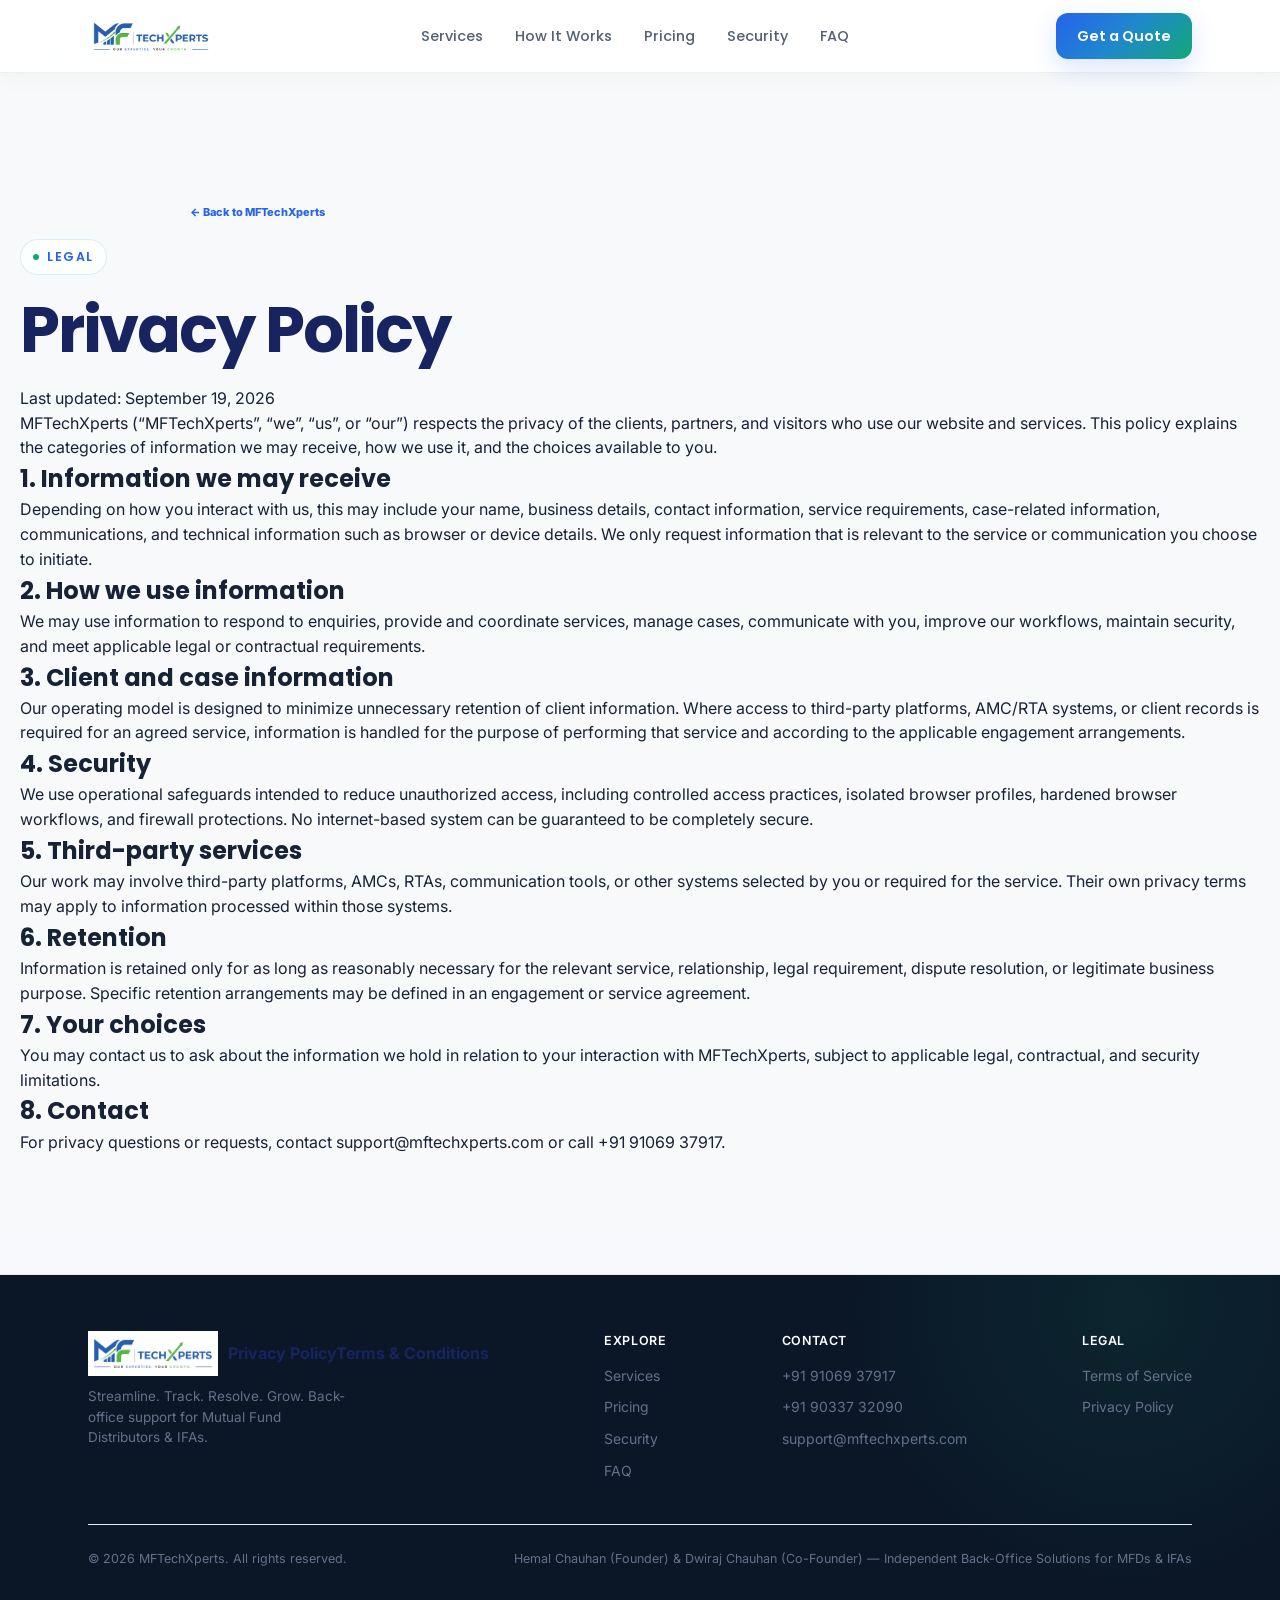
==== privacy-policy.html @ d0237674 "first commit" ====
<!DOCTYPE html>
<html lang="en">
<head>
<meta charset="UTF-8">
<meta name="viewport" content="width=device-width, initial-scale=1.0">
<title>Privacy Policy | MFTechXperts</title>
<link rel="preconnect" href="https://fonts.googleapis.com">
<link href="https://fonts.googleapis.com/css2?family=Poppins:wght@500;600;700;800&family=Inter:wght@400;500;600&family=JetBrains+Mono:wght@400;500;600&display=swap" rel="stylesheet">
<style>
  :root{
    --navy:#1E2761;
    --navy-dark:#12163F;
    --blue:#2E86C1;
    --gold:#C9A24B;
    --ink:#161A2E;
    --muted:#5B6178;
    --bg:#F7F8FC;
    --card:#FFFFFF;
    --line:#E4E7F2;
    --green:#3FA34D;
    --amber:#E0A526;
  }
  *{box-sizing:border-box; margin:0; padding:0;}
  html{scroll-behavior:smooth;}
  body{
    font-family:'Inter',sans-serif;
    color:var(--ink);
    background:var(--bg);
    line-height:1.55;
    -webkit-font-smoothing:antialiased;
  }
  h1,h2,h3,.brand,.nav a,.btn,.eyebrow,.stat-num{font-family:'Poppins',sans-serif;}
  .mono{font-family:'JetBrains Mono',monospace;}
  a{color:inherit; text-decoration:none;}
  img{display:block; max-width:100%;}
  .wrap{max-width:1160px; margin:0 auto; padding:0 28px;}
  section{padding:96px 0;}
  @media(max-width:720px){ section{padding:64px 0;} }

  /* ---------- NAV ---------- */
  header{
    position:sticky; top:0; z-index:50;
    background:rgba(247,248,252,0.9);
    backdrop-filter:blur(10px);
    border-bottom:1px solid var(--line);
  }
  .nav{display:flex; align-items:center; justify-content:space-between; padding:16px 28px; max-width:1160px; margin:0 auto;}
  .brand{display:flex; align-items:center; gap:10px; font-weight:700; font-size:18px; color:var(--navy);}
  .brand img{width:150px; height:auto;}
  .nav-links{display:flex; gap:32px; font-size:14.5px; font-weight:500; color:var(--muted);}
  .nav-links a:hover{color:var(--navy);}
  .nav-cta{display:flex; gap:12px; align-items:center;}
  .btn{
    display:inline-flex; align-items:center; gap:8px;
    padding:11px 22px; border-radius:8px; font-weight:600; font-size:14.5px;
    border:1.5px solid transparent; cursor:pointer; transition:.15s ease;
  }
  .btn-primary{background:var(--navy); color:#fff;}
  .btn-primary:hover{background:var(--navy-dark);}
  .btn-ghost{border-color:var(--line); color:var(--navy);}
  .btn-ghost:hover{border-color:var(--navy);}
  .btn-gold{background:var(--gold); color:var(--navy-dark);}
  .btn-gold:hover{filter:brightness(1.06);}
  @media(max-width:860px){ .nav-links{display:none;} }

  /* ---------- HERO ---------- */
  .hero{padding:88px 0 80px;}
  .hero-grid{display:grid; grid-template-columns:1.05fr 0.95fr; gap:56px; align-items:center;}
  @media(max-width:900px){ .hero-grid{grid-template-columns:1fr;} }
  .eyebrow{
    display:inline-flex; align-items:center; gap:8px;
    font-size:12.5px; font-weight:600; letter-spacing:1.6px; color:var(--blue);
    text-transform:uppercase; margin-bottom:18px;
  }
  .eyebrow::before{content:""; width:7px; height:7px; border-radius:50%; background:var(--gold);}
  h1{
    font-size:clamp(34px,4.6vw,52px); font-weight:700; line-height:1.08;
    color:var(--navy); letter-spacing:-0.01em; margin-bottom:22px;
  }
  h1 em{font-style:normal; color:var(--blue);}
  .hero-sub{font-size:17.5px; color:var(--muted); max-width:480px; margin-bottom:32px;}
  .hero-actions{display:flex; gap:14px; flex-wrap:wrap; margin-bottom:30px;}
  .hero-trust{font-size:13px; color:var(--muted);}
  .hero-trust b{color:var(--ink); font-weight:600;}

  /* ---- signature element: live case tracker card ---- */
  .tracker-card{
    background:var(--card); border:1px solid var(--line); border-radius:16px;
    box-shadow:0 20px 50px -20px rgba(30,39,97,0.25);
    overflow:hidden;
  }
  .tracker-head{
    background:var(--navy-dark); color:#fff; padding:16px 20px;
    display:flex; align-items:center; justify-content:space-between;
  }
  .tracker-head .dot-row{display:flex; gap:6px;}
  .tracker-head .dot{width:9px; height:9px; border-radius:50%; background:rgba(255,255,255,0.25);}
  .tracker-title{font-size:13px; font-weight:600; letter-spacing:0.3px;}
  .tracker-body{padding:6px 0;}
  .trow{
    display:grid; grid-template-columns:auto 1fr auto; gap:14px; align-items:center;
    padding:14px 20px; border-bottom:1px solid var(--line); font-size:13.5px;
  }
  .trow:last-child{border-bottom:none;}
  .trow .tid{color:var(--muted); font-size:12px;}
  .trow .tname{font-weight:600; color:var(--ink);}
  .trow .tclient{color:var(--muted); font-size:12.5px;}
  .pill{
    font-size:11px; font-weight:600; padding:5px 10px; border-radius:20px;
    white-space:nowrap; letter-spacing:0.2px;
  }
  .pill-pending{background:#FDECEC; color:#C0392B;}
  .pill-progress{background:#FFF4DE; color:#B87A0A;}
  .pill-amc{background:#E8F1FB; color:#1B6EA8;}
  .pill-resolved{background:#E7F6EA; color:#278A3B;}
  .tracker-foot{
    padding:13px 20px; font-size:12px; color:var(--muted);
    display:flex; justify-content:space-between; border-top:1px solid var(--line);
    background:#FAFBFE;
  }
  @keyframes pulse{0%,100%{opacity:1;} 50%{opacity:.45;}}
  .live-dot{width:7px; height:7px; border-radius:50%; background:var(--green); display:inline-block; margin-right:6px; animation:pulse 2s infinite;}

  /* ---------- TRUST STRIP ---------- */
  .trust-strip{background:#fff; border-top:1px solid var(--line); border-bottom:1px solid var(--line); padding:38px 0;}
  .trust-strip .wrap{display:flex; flex-wrap:wrap; align-items:center; justify-content:space-between; gap:24px;}
  .trust-label{font-size:12px; font-weight:600; color:var(--muted); letter-spacing:1px; text-transform:uppercase; white-space:nowrap;}
  .trust-items{display:flex; flex-wrap:wrap; gap:10px;}
  .chip{
    font-size:13px; font-weight:600; color:var(--navy); background:var(--bg);
    border:1px solid var(--line); padding:8px 14px; border-radius:20px;
  }

  /* ---------- SECTION HEADS ---------- */
  .sec-head{max-width:620px; margin-bottom:48px;}
  .sec-eyebrow{font-size:12.5px; font-weight:600; letter-spacing:1.6px; color:var(--blue); text-transform:uppercase; margin-bottom:10px;}
  .sec-head h2{font-size:clamp(26px,3.2vw,36px); color:var(--navy); font-weight:700; letter-spacing:-0.01em; margin-bottom:14px;}
  .sec-head p{color:var(--muted); font-size:16px;}

  /* ---------- ABOUT ---------- */
  .about-grid{display:grid; grid-template-columns:0.8fr 1.2fr; gap:56px; align-items:center;}
  @media(max-width:860px){ .about-grid{grid-template-columns:1fr;} }
  .about-photo{
    aspect-ratio:1/1.05; border-radius:20px; background:linear-gradient(155deg,var(--navy),var(--navy-dark));
    display:flex; flex-direction:column; align-items:center; justify-content:center; position:relative; overflow:hidden;
  }
  .about-photo::after{
    content:""; position:absolute; width:220px; height:220px; border-radius:50%;
    border:1.5px solid rgba(255,255,255,0.18); top:-40px; right:-60px;
  }
  .about-photo::before{
    content:""; position:absolute; width:140px; height:140px; border-radius:50%;
    border:1.5px solid rgba(255,255,255,0.12); bottom:-50px; left:-50px;
  }
  .about-photo img{width:64px; height:64px; opacity:0.95; margin-bottom:18px;}
  .about-photo-label{color:rgba(255,255,255,0.55); font-size:12.5px; letter-spacing:0.4px; text-align:center; padding:0 30px;}
  .about-copy p{color:var(--muted); font-size:16px; margin-bottom:16px;}
  .about-copy p b{color:var(--ink);}
  .about-stats{display:flex; gap:36px; margin-top:28px;}
  .stat-num{font-size:26px; font-weight:700; color:var(--navy);}
  .stat-label{font-size:12.5px; color:var(--muted); margin-top:2px;}

  /* ---------- SERVICES ---------- */
  .services-grid{display:grid; grid-template-columns:repeat(3,1fr); gap:22px;}
  @media(max-width:860px){ .services-grid{grid-template-columns:repeat(2,1fr);} }
  @media(max-width:600px){ .services-grid{grid-template-columns:1fr;} }
  .service-card{
    background:#fff; border:1px solid var(--line); border-radius:14px; padding:26px 24px;
    transition:.15s ease;
  }
  .service-card:hover{border-color:var(--blue); box-shadow:0 12px 30px -18px rgba(46,134,193,0.4);}
  .service-icon{
    width:42px; height:42px; border-radius:10px; background:var(--navy);
    display:flex; align-items:center; justify-content:center; margin-bottom:16px;
    color:var(--gold); font-size:18px; font-weight:700;
  }
  .service-card h3{font-size:16.5px; color:var(--ink); margin-bottom:8px; font-weight:600;}
  .service-card p{font-size:14px; color:var(--muted);}

  /* ---------- HOW IT WORKS ---------- */
  .how-track{position:relative;}
  .how-grid{display:grid; grid-template-columns:repeat(4,1fr); gap:20px; position:relative;}
  @media(max-width:860px){ .how-grid{grid-template-columns:repeat(2,1fr);} }
  @media(max-width:600px){ .how-grid{grid-template-columns:1fr;} }
  .how-step{position:relative; padding-top:8px;}
  .how-num{
    font-family:'JetBrains Mono',monospace; font-size:13px; font-weight:600; color:var(--gold);
    display:block; margin-bottom:14px;
  }
  .how-step h3{font-size:16px; color:var(--ink); margin-bottom:8px; font-weight:600;}
  .how-step p{font-size:13.5px; color:var(--muted);}

  /* ---------- PRICING ---------- */
  .pricing-grid{display:grid; grid-template-columns:repeat(3,1fr); gap:22px;}
  @media(max-width:900px){ .pricing-grid{grid-template-columns:1fr;} }
  .price-card{
    background:#fff; border:1.5px solid var(--line); border-radius:16px; padding:30px 26px;
    display:flex; flex-direction:column;
  }
  .price-card.featured{border-color:var(--gold); box-shadow:0 20px 45px -24px rgba(201,162,75,0.5); position:relative;}
  .price-badge{
    position:absolute; top:-13px; left:26px; background:var(--gold); color:var(--navy-dark);
    font-size:11px; font-weight:700; padding:5px 12px; border-radius:20px; letter-spacing:0.3px;
  }
  .price-name{font-size:13px; font-weight:600; color:var(--blue); letter-spacing:0.5px; text-transform:uppercase; margin-bottom:6px;}
  .price-amt{font-size:32px; font-weight:700; color:var(--navy); margin-bottom:4px;}
  .price-amt span{font-size:14px; font-weight:500; color:var(--muted);}
  .price-cap{font-size:12.5px; color:var(--muted); margin-bottom:20px;}
  .price-list{list-style:none; margin-bottom:26px; flex:1;}
  .price-list li{
    font-size:13.5px; color:var(--ink); padding:8px 0; border-top:1px solid var(--line);
    display:flex; gap:8px;
  }
  .price-list li:first-child{border-top:none;}
  .price-list li::before{content:"✓"; color:var(--green); font-weight:700;}
  .price-custom{
    margin-top:8px; text-align:center; padding:26px; border-radius:16px;
    background:var(--navy-dark); color:#fff;
  }
  .price-custom h3{font-size:18px; margin-bottom:8px; font-weight:600;}
  .price-custom p{font-size:14px; color:#B9C0E0; margin-bottom:18px;}

  /* ---------- SECURITY ---------- */
  .security{background:var(--navy-dark); color:#fff;}
  .security .sec-eyebrow{color:var(--gold);}
  .security .sec-head h2{color:#fff;}
  .security .sec-head p{color:#B9C0E0;}
  .sec-grid{display:grid; grid-template-columns:repeat(4,1fr); gap:20px;}
  @media(max-width:860px){ .sec-grid{grid-template-columns:repeat(2,1fr);} }
  @media(max-width:600px){ .sec-grid{grid-template-columns:1fr;} }
  .sec-card{background:rgba(255,255,255,0.05); border:1px solid rgba(255,255,255,0.1); border-radius:14px; padding:24px;}
  .sec-card .num{font-family:'JetBrains Mono',monospace; color:var(--gold); font-size:13px; margin-bottom:12px; display:block;}
  .sec-card h3{font-size:15.5px; margin-bottom:8px; font-weight:600;}
  .sec-card p{font-size:13.5px; color:#B9C0E0;}

  /* ---------- FAQ ---------- */
  .faq-list{max-width:760px;}
  .faq-item{border-bottom:1px solid var(--line); padding:20px 0;}
  .faq-q{
    display:flex; justify-content:space-between; align-items:center; cursor:pointer;
    font-weight:600; font-size:15.5px; color:var(--ink);
  }
  .faq-q .plus{color:var(--blue); font-size:18px; font-weight:400; transition:.2s;}
  .faq-item.open .plus{transform:rotate(45deg);}
  .faq-a{max-height:0; overflow:hidden; transition:.25s ease; font-size:14.5px; color:var(--muted);}
  .faq-item.open .faq-a{max-height:200px; margin-top:12px;}

  /* ---------- CONTACT / CTA ---------- */
  .cta{background:linear-gradient(155deg,var(--navy),var(--navy-dark)); color:#fff; border-radius:24px; padding:56px 48px; text-align:center; margin:0 28px;}
  @media(max-width:700px){ .cta{padding:40px 24px;} }
  .cta h2{font-size:clamp(24px,3vw,32px); margin-bottom:12px; font-weight:700;}
  .cta p{color:#B9C0E0; font-size:15.5px; margin-bottom:28px; max-width:480px; margin-left:auto; margin-right:auto;}
  .cta-actions{display:flex; gap:14px; justify-content:center; flex-wrap:wrap;}

  /* ---------- FOOTER ---------- */
  footer{padding:56px 0 32px; border-top:1px solid var(--line); margin-top:40px;}
  .foot-grid{display:flex; justify-content:space-between; flex-wrap:wrap; gap:32px; margin-bottom:32px;}
  .foot-brand{display:flex; align-items:center; gap:10px; font-weight:700; color:var(--navy); margin-bottom:10px;}
  .foot-brand img{width:130px; height:auto;}
  .foot-tag{font-size:13.5px; color:var(--muted); max-width:260px;}
  .foot-col h4{font-size:12.5px; font-weight:600; letter-spacing:0.6px; text-transform:uppercase; color:var(--navy); margin-bottom:14px;}
  .foot-col a{display:block; font-size:14px; color:var(--muted); margin-bottom:10px;}
  .foot-col a:hover{color:var(--navy);}
  .foot-bottom{display:flex; justify-content:space-between; flex-wrap:wrap; gap:12px; font-size:12.5px; color:var(--muted); padding-top:24px; border-top:1px solid var(--line);}

  ::selection{background:var(--gold); color:var(--navy-dark);}
  a:focus-visible, button:focus-visible{outline:2px solid var(--blue); outline-offset:2px;}

/* ===== MFTechXperts modern visual layer ===== */
:root{
  --navy:#18245f;
  --navy-dark:#0d1338;
  --blue:#3187d5;
  --blue-2:#67b7ff;
  --gold:#d6ad55;
  --ink:#11162b;
  --muted:#66708a;
  --bg:#f5f7fb;
  --card:#fff;
  --line:#e5e9f3;
  --green:#35a853;
  --shadow-sm:0 8px 24px rgba(24,36,95,.07);
  --shadow-md:0 18px 55px rgba(24,36,95,.12);
  --shadow-lg:0 30px 90px rgba(13,19,56,.18);
}
body{
  background:
    radial-gradient(circle at 85% 7%, rgba(103,183,255,.10), transparent 24rem),
    radial-gradient(circle at 8% 28%, rgba(214,173,85,.07), transparent 20rem),
    var(--bg);
}
header{
  background:rgba(245,247,251,.78);
  box-shadow:0 1px 0 rgba(24,36,95,.05);
}
.nav{
  padding:13px 28px;
}
.brand img{width:145px;}
.nav-links a{
  position:relative;
  padding:8px 0;
}
.nav-links a::after{
  content:"";
  position:absolute;
  left:0; right:100%; bottom:2px;
  height:2px; background:var(--gold);
  transition:right .22s ease;
}
.nav-links a:hover::after{right:0;}
.btn{
  border-radius:12px;
  padding:12px 21px;
  box-shadow:0 6px 18px rgba(24,36,95,.08);
  transition:transform .2s ease, box-shadow .2s ease, background .2s ease, border-color .2s ease;
}
.btn:hover{
  transform:translateY(-2px);
  box-shadow:0 12px 26px rgba(24,36,95,.13);
}
.btn-primary{background:linear-gradient(135deg,var(--navy),#293b91);}
.btn-gold{background:linear-gradient(135deg,#d6ad55,#e8c977);}
.hero{
  position:relative;
  padding:105px 0 92px;
  overflow:hidden;
}
.hero::before,.hero::after{
  content:""; position:absolute; border-radius:999px; pointer-events:none;
}
.hero::before{
  width:460px;height:460px;right:-220px;top:-180px;
  background:radial-gradient(circle,rgba(49,135,213,.16),transparent 68%);
}
.hero::after{
  width:360px;height:360px;left:-210px;bottom:-230px;
  background:radial-gradient(circle,rgba(214,173,85,.13),transparent 68%);
}
.hero-grid{gap:72px;}
.eyebrow{
  padding:7px 12px;
  border:1px solid rgba(49,135,213,.15);
  border-radius:999px;
  background:rgba(255,255,255,.72);
  margin-bottom:20px;
  letter-spacing:1.25px;
}
.eyebrow::before{width:6px;height:6px;}
h1{
  font-size:clamp(40px,5.2vw,64px);
  letter-spacing:-.035em;
}
.hero-sub{font-size:18px;line-height:1.7;}
.hero-trust{
  padding:13px 16px;
  border-left:3px solid var(--gold);
  background:rgba(255,255,255,.55);
  border-radius:0 12px 12px 0;
}
.tracker-card{
  border-radius:22px;
  box-shadow:var(--shadow-lg);
  transform:rotate(.35deg);
  transition:transform .35s ease, box-shadow .35s ease;
}
.tracker-card:hover{
  transform:rotate(0) translateY(-5px);
  box-shadow:0 36px 100px rgba(13,19,56,.22);
}
.tracker-head{
  padding:18px 21px;
  background:linear-gradient(135deg,#0d1338,#202d78);
}
.trow{
  padding:16px 20px;
  transition:background .2s ease;
}
.trow:hover{background:#f7f9fd;}
.tracker-foot{padding:14px 20px;}
.trust-strip{
  padding:28px 0;
  background:rgba(255,255,255,.82);
  backdrop-filter:blur(8px);
}
.chip{
  padding:9px 15px;
  border-radius:999px;
  background:#fff;
  box-shadow:0 4px 14px rgba(24,36,95,.05);
  transition:transform .2s ease, border-color .2s ease;
}
.chip:hover{transform:translateY(-2px);border-color:#b9c9e7;}
section{position:relative;}
.sec-head{margin-bottom:42px;}
.sec-eyebrow{
  display:inline-block;
  padding:6px 11px;
  border-radius:999px;
  background:rgba(49,135,213,.08);
  margin-bottom:12px;
}
.sec-head h2{
  font-size:clamp(28px,3.5vw,42px);
  letter-spacing:-.025em;
}
.about-photo{
  border-radius:24px;
  box-shadow:var(--shadow-md);
  min-height:105px;
}
.about-copy p{line-height:1.75;}
.about-stats{gap:12px;}
.about-stats > div{
  padding:14px 17px;
  border:1px solid var(--line);
  border-radius:14px;
  background:#fff;
  box-shadow:var(--shadow-sm);
}
.stat-num{font-size:24px;}
.services-grid{gap:18px;}
.service-card{
  border-radius:18px;
  padding:27px 24px;
  box-shadow:var(--shadow-sm);
  position:relative;
  overflow:hidden;
  transition:transform .25s ease, box-shadow .25s ease, border-color .25s ease;
}
.service-card::before{
  content:""; position:absolute; left:0; top:0; width:100%; height:3px;
  background:linear-gradient(90deg,var(--blue),var(--gold));
  transform:scaleX(0); transform-origin:left; transition:transform .25s ease;
}
.service-card:hover{
  transform:translateY(-6px);
  border-color:#d3dced;
  box-shadow:var(--shadow-md);
}
.service-card:hover::before{transform:scaleX(1);}
.service-icon{
  width:46px;height:46px;border-radius:13px;
  background:linear-gradient(135deg,var(--navy),#30469e);
  box-shadow:0 9px 20px rgba(24,36,95,.16);
}
.how-grid{gap:28px;}
.how-step{
  padding:24px 22px 22px;
  background:#fff;
  border:1px solid var(--line);
  border-radius:18px;
  box-shadow:var(--shadow-sm);
}
.how-num{
  display:inline-flex;
  width:38px;height:38px;
  align-items:center;justify-content:center;
  border-radius:11px;
  background:#fff7e6;
}
.pricing-grid{gap:18px;}
.price-card{
  border-radius:20px;
  padding:31px 27px;
  box-shadow:var(--shadow-sm);
  transition:transform .25s ease, box-shadow .25s ease;
}
.price-card:hover{transform:translateY(-5px);box-shadow:var(--shadow-md);}
.price-card.featured{
  transform:translateY(-8px);
  box-shadow:0 25px 65px rgba(214,173,85,.18);
}
.price-card.featured:hover{transform:translateY(-12px);}
.price-badge{box-shadow:0 7px 18px rgba(214,173,85,.25);}
.price-custom{
  border-radius:20px;
  margin-top:22px;
  background:linear-gradient(135deg,#101742,#24347e);
  box-shadow:var(--shadow-lg);
}
.security{
  background:
    radial-gradient(circle at 85% 15%,rgba(103,183,255,.13),transparent 22rem),
    linear-gradient(135deg,#0b1032,#151f58);
}
.sec-card{
  border-radius:18px;
  background:rgba(255,255,255,.055);
  backdrop-filter:blur(8px);
  transition:transform .25s ease, background .25s ease;
}
.sec-card:hover{transform:translateY(-5px);background:rgba(255,255,255,.085);}
.faq-list{
  background:#fff;
  border:1px solid var(--line);
  border-radius:20px;
  padding:0 24px;
  box-shadow:var(--shadow-sm);
}
.faq-item:last-child{border-bottom:none;}
.faq-q{padding-right:4px;}
.cta{
  position:relative;
  overflow:hidden;
  border-radius:28px;
  padding:66px 48px;
  background:
    radial-gradient(circle at 85% 20%,rgba(103,183,255,.2),transparent 17rem),
    linear-gradient(135deg,#18245f,#0d1338);
  box-shadow:var(--shadow-lg);
}
.cta::after{
  content:""; position:absolute; width:280px;height:280px;
  border:1px solid rgba(255,255,255,.10); border-radius:50%;
  right:-90px;bottom:-150px;
}
footer{background:rgba(255,255,255,.5);}
.foot-col a{transition:transform .18s ease,color .18s ease;}
.foot-col a:hover{transform:translateX(3px);}

/* Scroll reveal */
.reveal{opacity:0;transform:translateY(22px);transition:opacity .65s ease,transform .65s ease;}
.reveal.is-visible{opacity:1;transform:none;}

@media(max-width:860px){
  .hero{padding-top:76px;}
  .tracker-card{transform:none;}
  .price-card.featured,.price-card.featured:hover{transform:none;}
}
@media(max-width:600px){
  .hero{padding:66px 0 60px;}
  .hero-actions .btn{flex:1;justify-content:center;}
  .about-stats{display:grid;grid-template-columns:1fr;}
  .faq-list{padding:0 17px;}
  .cta{margin:0 16px;padding:46px 22px;}
}


.mobile-menu-btn{display:none;border:1px solid var(--line);background:#fff;color:var(--navy);border-radius:10px;width:42px;height:42px;font-size:18px;cursor:pointer;}
@media(max-width:860px){
  .mobile-menu-btn{display:inline-flex;align-items:center;justify-content:center;}
  .nav{position:relative;}
  .nav-links.mobile-open{
    display:flex;position:absolute;left:18px;right:18px;top:72px;
    flex-direction:column;gap:4px;padding:12px;
    background:rgba(255,255,255,.96);backdrop-filter:blur(14px);
    border:1px solid var(--line);border-radius:16px;box-shadow:var(--shadow-lg);
  }
  .nav-links.mobile-open a{padding:12px 13px;border-radius:10px;}
  .nav-links.mobile-open a:hover{background:var(--bg);}
}

</style>

<style id="mf-responsive-polish">
:root{
  --mf-navy:#071a33;
  --mf-blue:#1769ff;
  --mf-cyan:#16c7ff;
  --mf-violet:#7257ff;
  --mf-gold:#f5b942;
  --mf-grad:linear-gradient(135deg,#1769ff 0%,#16c7ff 48%,#7257ff 100%);
  --mf-grad-soft:linear-gradient(135deg,rgba(23,105,255,.12),rgba(22,199,255,.10),rgba(114,87,255,.10));
  --mf-border:rgba(23,105,255,.14);
}
html{scroll-behavior:smooth}
body{overflow-x:hidden}
a,button,.btn,.button{transition:transform .22s ease,box-shadow .22s ease,background .22s ease,color .22s ease,border-color .22s ease}
a:not(.btn):not(.button):hover{background:var(--mf-grad);-webkit-background-clip:text;background-clip:text;color:transparent}
.btn,.button,button[type="submit"]{
  background:var(--mf-grad)!important;
  border:0!important;
  color:#fff!important;
  box-shadow:0 12px 28px rgba(23,105,255,.22);
  position:relative;isolation:isolate;overflow:hidden
}
.btn::after,.button::after,button[type="submit"]::after{
  content:"";position:absolute;inset:0;
  background:linear-gradient(110deg,transparent 20%,rgba(255,255,255,.24) 50%,transparent 80%);
  transform:translateX(-120%);transition:transform .55s ease;z-index:-1
}
.btn:hover,.button:hover,button[type="submit"]:hover{transform:translateY(-3px);box-shadow:0 16px 36px rgba(23,105,255,.30)}
.btn:hover::after,.button:hover::after,button[type="submit"]:hover::after{transform:translateX(120%)}
.hero,.hero-section{position:relative;isolation:isolate}
.hero::before,.hero-section::before{
  content:"";position:absolute;width:520px;height:520px;right:-180px;top:-180px;
  background:radial-gradient(circle,rgba(22,199,255,.16),transparent 68%);
  pointer-events:none;z-index:-1
}
section{scroll-margin-top:90px}
.services-grid,.service-grid,.pricing-grid,.process-grid{gap:22px}
.service-card,.pricing-card,.process-card,.card{
  border:1px solid var(--mf-border)!important;
  box-shadow:0 12px 35px rgba(7,26,51,.07);
  transition:transform .25s ease,box-shadow .25s ease,border-color .25s ease
}
.service-card:hover,.pricing-card:hover,.process-card:hover,.card:hover{
  transform:translateY(-7px);
  box-shadow:0 22px 50px rgba(7,26,51,.13);
  border-color:rgba(23,105,255,.28)!important
}
.service-card::before,.pricing-card::before{
  content:"";display:block;height:3px;position:absolute;left:0;right:0;top:0;
  background:var(--mf-grad);opacity:.8
}
.trust-strip,.platforms,.trust-bar{background:var(--mf-grad-soft)!important;border-color:var(--mf-border)!important}
.logo,.brand,.site-logo{display:inline-flex;align-items:center;gap:10px}
.logo img,.brand img,.site-logo img{max-height:44px;width:auto;object-fit:contain}
.nav-links a{position:relative}
.nav-links a::after{
  content:"";position:absolute;left:0;right:0;bottom:-7px;height:2px;border-radius:9px;
  background:var(--mf-grad);transform:scaleX(0);transform-origin:left;transition:transform .2s ease
}
.nav-links a:hover::after,.nav-links a.active::after{transform:scaleX(1)}
.faq-item{border:1px solid var(--mf-border)!important;border-radius:16px!important;overflow:hidden}
.faq-item:hover{border-color:rgba(23,105,255,.28)!important}
.cta,.contact-cta,.final-cta{
  background:var(--mf-grad)!important;
  box-shadow:0 22px 55px rgba(23,105,255,.22)
}
.badge,.chip,.tag{
  background:var(--mf-grad-soft)!important;
  border:1px solid var(--mf-border)!important
}
@media (max-width:900px){
  .container{width:min(100% - 32px,1120px)!important}
  .hero,.hero-section{padding-top:100px!important;padding-bottom:70px!important}
  .hero h1,.hero-section h1{font-size:clamp(2.2rem,7vw,4rem)!important;line-height:1.04!important}
  .hero p,.hero-section p{max-width:680px}
  .services-grid,.service-grid,.pricing-grid,.process-grid{grid-template-columns:repeat(2,minmax(0,1fr))!important}
  .nav-links{gap:16px!important}
}
@media (max-width:700px){
  .container{width:min(100% - 24px,1120px)!important}
  header,.site-header{padding:12px 0!important}
  .nav-links{display:none!important;position:absolute;left:12px;right:12px;top:72px;padding:14px!important;
    flex-direction:column!important;align-items:stretch!important;gap:4px!important;
    background:rgba(255,255,255,.97);backdrop-filter:blur(18px);
    border:1px solid var(--mf-border);border-radius:18px;box-shadow:0 20px 45px rgba(7,26,51,.14)}
  .nav-links.open{display:flex!important}
  .nav-links a{padding:12px 14px!important;border-radius:10px}
  .nav-links a:hover{background:var(--mf-grad-soft)}
  .menu-toggle{display:flex!important}
  .hero,.hero-section{padding-top:82px!important;padding-bottom:58px!important}
  .hero h1,.hero-section h1{font-size:clamp(2rem,10vw,3.25rem)!important}
  .hero-actions,.cta-actions,.button-row{flex-direction:column!important;align-items:stretch!important}
  .hero-actions .btn,.hero-actions .button,.cta-actions .btn,.cta-actions .button{width:100%!important}
  .services-grid,.service-grid,.pricing-grid,.process-grid{grid-template-columns:1fr!important}
  .service-card,.pricing-card,.process-card{padding:22px!important}
  .trust-strip,.platforms,.trust-bar{overflow:hidden}
  .platforms-list,.trust-items{gap:12px!important;flex-wrap:wrap!important}
  footer{padding-bottom:28px!important}
}
@media (prefers-reduced-motion:reduce){
  *,*::before,*::after{scroll-behavior:auto!important;transition:none!important;animation:none!important}
}
</style>


<style id="mf-premium-theme">
:root{
  --mf-ink:#071426;
  --mf-navy:#0a1f3d;
  --mf-blue:#1264ff;
  --mf-cyan:#19c8c4;
  --mf-sky:#58b8ff;
  --mf-violet:#6d5dfc;
  --mf-gold:#f3b84b;
  --mf-white:#ffffff;
  --mf-muted:#5d6b7d;
  --mf-line:rgba(10,31,61,.10);
  --mf-gradient:linear-gradient(135deg,#1264ff 0%,#19aeea 48%,#19c8c4 100%);
  --mf-gradient-deep:linear-gradient(135deg,#071426 0%,#0a2e5e 48%,#1264ff 100%);
  --mf-gradient-soft:linear-gradient(135deg,rgba(18,100,255,.09),rgba(25,200,196,.08));
}
body{
  color:var(--mf-ink)!important;
  background:
    radial-gradient(circle at 8% 0%,rgba(88,184,255,.08),transparent 28%),
    radial-gradient(circle at 92% 12%,rgba(25,200,196,.07),transparent 25%),
    #f8fbff!important;
}
header,.site-header{
  background:rgba(255,255,255,.86)!important;
  backdrop-filter:blur(18px)!important;
  -webkit-backdrop-filter:blur(18px)!important;
  border-bottom:1px solid rgba(10,31,61,.07)!important;
}
.hero,.hero-section{
  background:
    radial-gradient(circle at 78% 22%,rgba(25,200,196,.16),transparent 25%),
    radial-gradient(circle at 15% 18%,rgba(18,100,255,.13),transparent 28%),
    linear-gradient(145deg,#f9fcff 0%,#eef6ff 55%,#f7fffe 100%)!important;
  overflow:hidden;
}
.hero h1,.hero-section h1{
  color:var(--mf-ink)!important;
  letter-spacing:-.045em;
}
.hero h1 span,.hero-section h1 span{
  background:linear-gradient(135deg,#2563eb,#0f9f9a);
  -webkit-background-clip:text;background-clip:text;color:transparent;
}
.hero p,.hero-section p{color:#526174!important}
.section-title,.section-heading h2{color:var(--mf-ink)!important}
.section-kicker,.eyebrow,.overline{
  color:#1264ff!important;
  letter-spacing:.12em!important;
}
.btn,.button,button[type="submit"],.hero a[class*="btn"],.cta a{
  background:linear-gradient(135deg,#2563eb,#0f9f9a)!important;
  color:#fff!important;
  border:0!important;
  box-shadow:0 12px 30px rgba(18,100,255,.23)!important;
}
.btn:hover,.button:hover,button[type="submit"]:hover{
  box-shadow:0 18px 42px rgba(18,100,255,.31)!important;
}
.service-card,.pricing-card,.process-card,.card,.faq-item{
  background:rgba(255,255,255,.92)!important;
  border:1px solid rgba(18,100,255,.10)!important;
  box-shadow:0 12px 35px rgba(7,20,38,.065)!important;
}
.service-card:hover,.pricing-card:hover,.process-card:hover,.card:hover,.faq-item:hover{
  border-color:rgba(18,100,255,.25)!important;
  box-shadow:0 24px 60px rgba(7,20,38,.12)!important;
}
.service-card::before,.pricing-card::before{
  background:linear-gradient(135deg,#2563eb,#0f9f9a)!important;
}
.trust-strip,.platforms,.trust-bar{
  background:linear-gradient(135deg,#071426,#0b315d 55%,#087e94)!important;
  color:#fff!important;
  border:0!important;
}
.trust-strip *,.platforms *,.trust-bar *{color:inherit}
.badge,.chip,.tag{
  background:rgba(18,100,255,.075)!important;
  border:1px solid rgba(18,100,255,.14)!important;
  color:#1452bd!important;
}
.pricing-card.featured,.pricing-card.popular{
  background:linear-gradient(150deg,#071426,#0c2e59 65%,#087e94)!important;
  color:#fff!important;
  border-color:rgba(88,184,255,.35)!important;
  box-shadow:0 25px 65px rgba(7,32,62,.25)!important;
}
.pricing-card.featured *,.pricing-card.popular *{color:inherit}
.cta,.contact-cta,.final-cta{
  background:var(--mf-gradient-deep)!important;
  color:#fff!important;
  box-shadow:0 25px 65px rgba(7,32,62,.25)!important;
}
footer{
  background:#071426!important;
  color:#c9d7e7!important;
}
footer h3,footer h4,footer strong{color:#fff!important}
footer a:hover{color:#58d5ff!important}

/* Landing slider */
.mf-slider{
  position:relative;width:100%;min-height:430px;overflow:hidden;
  background:#071426;border-radius:0 0 34px 34px;
}
.mf-slide{
  position:absolute;inset:0;display:flex;align-items:center;
  opacity:0;transform:scale(1.035);
  transition:opacity .8s ease,transform 7s cubic-bezier(.16,1,.3,1);
  pointer-events:none;
}
.mf-slide.active{opacity:1;transform:scale(1);pointer-events:auto}
.mf-slide::before{
  content:"";position:absolute;inset:0;
  background:
    radial-gradient(circle at 78% 35%,rgba(25,200,196,.27),transparent 25%),
    radial-gradient(circle at 12% 20%,rgba(18,100,255,.36),transparent 30%),
    linear-gradient(120deg,rgba(7,20,38,.98),rgba(7,42,82,.84),rgba(7,20,38,.80));
}
.mf-slide:nth-child(2)::before{
  background:
    radial-gradient(circle at 78% 28%,rgba(109,93,252,.30),transparent 27%),
    radial-gradient(circle at 18% 70%,rgba(25,200,196,.22),transparent 25%),
    linear-gradient(120deg,rgba(7,20,38,.98),rgba(18,55,100,.84),rgba(7,20,38,.80));
}
.mf-slide:nth-child(3)::before{
  background:
    radial-gradient(circle at 70% 55%,rgba(88,184,255,.25),transparent 28%),
    radial-gradient(circle at 20% 20%,rgba(25,200,196,.22),transparent 24%),
    linear-gradient(120deg,rgba(7,20,38,.98),rgba(6,55,73,.85),rgba(7,20,38,.82));
}
.mf-slide-inner{
  position:relative;z-index:2;width:min(1120px,calc(100% - 40px));margin:auto;
  padding:78px 0;color:#fff;
}
.mf-slide-inner .mf-kicker{
  display:inline-flex;padding:8px 12px;border:1px solid rgba(255,255,255,.18);
  border-radius:999px;background:rgba(255,255,255,.08);backdrop-filter:blur(8px);
  font-size:.76rem;font-weight:700;letter-spacing:.12em;text-transform:uppercase;color:#a9eaff;
}
.mf-slide-inner h2{
  max-width:780px;margin:18px 0 14px;color:#fff;font-size:clamp(2.3rem,5.2vw,4.6rem);
  line-height:1.02;letter-spacing:-.05em;
}
.mf-slide-inner p{max-width:660px;color:#d5e6f7;font-size:1.08rem;line-height:1.7}
.mf-slide-actions{display:flex;gap:12px;flex-wrap:wrap;margin-top:28px}
.mf-slider-btn{
  border:1px solid rgba(255,255,255,.22);background:rgba(255,255,255,.08);
  color:#fff;border-radius:12px;padding:12px 17px;cursor:pointer;backdrop-filter:blur(10px)
}
.mf-slider-btn.primary{border:0;background:linear-gradient(135deg,#2563eb,#0f9f9a);box-shadow:0 12px 30px rgba(18,100,255,.3)}
.mf-slider-controls{
  position:absolute;z-index:4;right:30px;bottom:26px;display:flex;gap:9px
}
.mf-dot{
  width:9px;height:9px;border:0;border-radius:50%;padding:0;background:rgba(255,255,255,.35);cursor:pointer;transition:.25s
}
.mf-dot.active{width:28px;border-radius:8px;background:#fff}
.mf-slider-arrow{
  position:absolute;z-index:4;top:50%;transform:translateY(-50%);
  width:44px;height:44px;border:1px solid rgba(255,255,255,.20);border-radius:50%;
  background:rgba(255,255,255,.08);color:#fff;cursor:pointer;backdrop-filter:blur(10px)
}
.mf-slider-arrow.prev{left:22px}.mf-slider-arrow.next{right:22px}
.mf-slider-arrow:hover{background:rgba(255,255,255,.18);transform:translateY(-50%) scale(1.06)}
.mf-orb{position:absolute;border-radius:50%;filter:blur(1px);opacity:.55;animation:mfFloat 8s ease-in-out infinite}
.mf-orb.one{width:120px;height:120px;right:13%;top:18%;background:rgba(25,200,196,.15)}
.mf-orb.two{width:70px;height:70px;right:24%;bottom:18%;background:rgba(88,184,255,.18);animation-delay:-2s}
@keyframes mfFloat{0%,100%{transform:translate3d(0,0,0)}50%{transform:translate3d(0,-22px,0)}}
@media(max-width:700px){
  .mf-slider{min-height:520px;border-radius:0 0 24px 24px}
  .mf-slide-inner{width:min(100% - 28px,1120px);padding:58px 0 88px}
  .mf-slide-inner h2{font-size:clamp(2.15rem,11vw,3.25rem)}
  .mf-slide-inner p{font-size:1rem}
  .mf-slider-arrow{width:38px;height:38px}.mf-slider-arrow.prev{left:12px}.mf-slider-arrow.next{right:12px}
  .mf-slider-controls{right:50%;transform:translateX(50%);bottom:22px}
}
</style>



<style id="mf-realistic-refinement">
:root{
  --real-ink:#162033;
  --real-heading:#0d1728;
  --real-muted:#647084;
  --real-line:#e6eaf0;
  --real-blue:#2563eb;
  --real-teal:#0f9f9a;
  --real-soft:#f5f8fc;
  --real-gradient:linear-gradient(135deg,#2563eb 0%,#2b78e8 52%,#0f9f9a 100%);
}
body{
  background:#f7f9fc!important;
  color:var(--real-ink)!important;
}
header,.site-header{
  background:rgba(255,255,255,.94)!important;
  border-bottom:1px solid rgba(13,23,40,.07)!important;
  box-shadow:0 4px 22px rgba(13,23,40,.035)!important;
}
header .brand,.site-header .brand{
  display:inline-flex!important;
  align-items:center!important;
  padding:0!important;
  gap:0!important;
  border:0!important;
  border-radius:0!important;
  background:transparent!important;
  box-shadow:none!important;
  transform:none!important;
}
header .brand img,.site-header .brand img{
  display:block!important;
  width:auto!important;
  height:43px!important;
  max-width:175px!important;
  object-fit:contain!important;
  filter:none!important;
}
@media(max-width:700px){
  header .brand img,.site-header .brand img{height:35px!important;max-width:148px!important}
}

/* Realistic hero: mostly neutral with small, controlled color accents */
.hero,.hero-section{
  background:
    radial-gradient(circle at 84% 16%,rgba(37,99,235,.08),transparent 23%),
    radial-gradient(circle at 14% 82%,rgba(15,159,154,.055),transparent 22%),
    #f7f9fc!important;
}
.hero h1,.hero-section h1{
  color:var(--real-heading)!important;
  letter-spacing:-.045em!important;
}
.hero p,.hero-section p{color:#5f6d80!important}

/* Use blue only as an accent, not as the page background */
.btn,.button,button[type="submit"]{
  background:var(--real-gradient)!important;
  color:#fff!important;
  border:0!important;
  box-shadow:0 9px 22px rgba(37,99,235,.18)!important;
}
.btn:hover,.button:hover,button[type="submit"]:hover{
  box-shadow:0 13px 28px rgba(37,99,235,.25)!important;
}
.btn.secondary,.button.secondary,.btn-outline,.button-outline{
  background:#fff!important;
  color:#2858a8!important;
  border:1px solid #d7dfeb!important;
  box-shadow:0 5px 15px rgba(13,23,40,.045)!important;
}
.btn.secondary:hover,.button.secondary:hover,.btn-outline:hover,.button-outline:hover{
  color:#fff!important;
  background:var(--real-gradient)!important;
  border-color:transparent!important;
}

/* Clean, editorial cards */
.service-card,.pricing-card,.process-card,.card,.faq-item{
  background:#fff!important;
  border:1px solid var(--real-line)!important;
  border-radius:18px!important;
  box-shadow:0 7px 25px rgba(13,23,40,.055)!important;
}
.service-card:hover,.pricing-card:hover,.process-card:hover,.card:hover,.faq-item:hover{
  transform:translateY(-4px)!important;
  border-color:#d6dfec!important;
  box-shadow:0 15px 35px rgba(13,23,40,.09)!important;
}
.services-grid .service-card::before,
.services-grid .service-card::after,
.pricing-card::before{
  display:none!important;
}
.services-grid .service-icon{
  width:44px!important;height:44px!important;border-radius:12px!important;
  display:grid!important;place-items:center!important;
  background:#eef4ff!important;color:#2563eb!important;
  border:1px solid #dce8ff!important;box-shadow:none!important;
}
.services-grid .service-card:hover .service-icon{
  transform:translateY(-2px)!important;
  background:#e8f7f6!important;color:#0f8f8a!important;
  border-color:#ccebe9!important;box-shadow:none!important;
}
.services-grid .service-card h3{color:var(--real-heading)!important}
.services-grid .service-card p{color:#697588!important}
.services-grid .service-card a{
  color:#3565b6!important;
  font-weight:650!important;
}
.services-grid .service-card a:hover{color:#0f8f8a!important}

/* Restrained trust strip instead of a large royal-blue slab */
.trust-strip,.platforms,.trust-bar{
  background:#fff!important;
  color:#34445a!important;
  border-top:1px solid var(--real-line)!important;
  border-bottom:1px solid var(--real-line)!important;
}
.trust-strip *,.platforms *,.trust-bar *{color:inherit}

/* Pricing: featured card gets a subtle professional treatment */
.pricing-card.featured,.pricing-card.popular{
  background:linear-gradient(150deg,#0e1d31,#173452)!important;
  border-color:#264764!important;
  box-shadow:0 20px 45px rgba(13,32,55,.18)!important;
}
.pricing-card.featured .btn,.pricing-card.popular .btn{
  background:#fff!important;color:#1c5dd2!important;
}

/* Security/CTA sections retain color but with depth rather than a flat royal-blue block */
.cta,.contact-cta,.final-cta{
  background:
    radial-gradient(circle at 80% 15%,rgba(62,190,184,.20),transparent 24%),
    linear-gradient(135deg,#0c2038,#12385a 65%,#126f73)!important;
  color:#fff!important;
  box-shadow:0 20px 45px rgba(13,32,55,.16)!important;
}
footer{background:#0b1727!important}

/* Navigation */
.nav-links a{color:#536176!important}
.nav-links a:hover,.nav-links a.active{color:#245ebc!important}
.nav-links a::after{background:linear-gradient(90deg,#2563eb,#0f9f9a)!important}

/* Typography accents */
.section-kicker,.eyebrow,.overline{color:#2b64bb!important}
.badge,.chip,.tag{
  color:#4e6380!important;
  background:#f3f6fa!important;
  border:1px solid #e2e8f0!important;
}

/* Hero slider: photographic/product-dashboard feel rather than an all-blue banner */
.mf-slider{
  min-height:460px!important;
  background:#101b2a!important;
  border-radius:0 0 28px 28px!important;
  box-shadow:0 12px 32px rgba(13,32,55,.08)!important;
}
.mf-slide::before{
  background:
    linear-gradient(90deg,rgba(9,20,34,.96) 0%,rgba(12,30,51,.84) 43%,rgba(12,30,51,.35) 72%,rgba(9,20,34,.72) 100%),
    radial-gradient(circle at 78% 40%,rgba(50,151,173,.18),transparent 27%)!important;
}
.mf-slide:nth-child(2)::before{
  background:
    linear-gradient(90deg,rgba(9,20,34,.96),rgba(16,42,65,.82) 48%,rgba(20,65,79,.42) 78%,rgba(9,20,34,.75)),
    radial-gradient(circle at 76% 34%,rgba(72,125,214,.18),transparent 27%)!important;
}
.mf-slide:nth-child(3)::before{
  background:
    linear-gradient(90deg,rgba(9,20,34,.96),rgba(16,42,65,.82) 48%,rgba(18,75,74,.38) 78%,rgba(9,20,34,.75)),
    radial-gradient(circle at 74% 42%,rgba(40,169,158,.17),transparent 28%)!important;
}
.mf-slide-inner h2{
  font-weight:720!important;
  letter-spacing:-.045em!important;
}
.mf-slide-inner p{color:#d4deea!important}
.mf-slide-btn,.mf-slider-btn{
  box-shadow:none!important;
}
.mf-slider-btn.primary{background:var(--real-gradient)!important}
.mf-slider-btn:not(.primary){background:rgba(255,255,255,.07)!important}
.mf-slider-controls .mf-dot.active{background:#fff!important}
.mf-slider-arrow{background:rgba(255,255,255,.07)!important}
</style>



<style id="mf-blue-green-brand">
:root{
  --brand-blue:#2563eb;
  --brand-blue-dark:#1749a6;
  --brand-green:#12a878;
  --brand-green-dark:#087b59;
  --brand-navy:#0d1b2e;
  --brand-text:#182235;
  --brand-muted:#687589;
  --brand-line:#e4eaf1;
  --brand-blue-soft:#edf4ff;
  --brand-green-soft:#eaf8f3;
  --brand-gradient:linear-gradient(135deg,#2563eb 0%,#2087cf 48%,#12a878 100%);
  --brand-gradient-reverse:linear-gradient(135deg,#12a878 0%,#2087cf 52%,#2563eb 100%);
}
body{
  background:
    radial-gradient(circle at 5% 8%,rgba(37,99,235,.055),transparent 23%),
    radial-gradient(circle at 94% 42%,rgba(18,168,120,.045),transparent 22%),
    #f7f9fc!important;
  color:var(--brand-text)!important;
}
header,.site-header{
  background:rgba(255,255,255,.95)!important;
  border-bottom:1px solid rgba(13,27,46,.07)!important;
}
.nav-links a:hover,.nav-links a.active{color:var(--brand-blue)!important}
.nav-links a::after{background:var(--brand-gradient)!important}

/* Primary/secondary actions share one brand family */
.btn,.button,button[type="submit"]{
  background:var(--brand-gradient)!important;
  color:#fff!important;
  border:0!important;
  box-shadow:0 9px 24px rgba(37,99,235,.17)!important;
}
.btn:hover,.button:hover,button[type="submit"]:hover{
  background:var(--brand-gradient-reverse)!important;
  box-shadow:0 13px 30px rgba(18,168,120,.19)!important;
}
.btn.secondary,.button.secondary,.btn-outline,.button-outline{
  background:#fff!important;
  color:var(--brand-blue-dark)!important;
  border:1px solid #d4dfeb!important;
  box-shadow:0 5px 16px rgba(13,27,46,.04)!important;
}
.btn.secondary:hover,.button.secondary:hover,.btn-outline:hover,.button-outline:hover{
  color:#fff!important;
  border-color:transparent!important;
  background:var(--brand-gradient)!important;
}

/* Section accents alternate blue and green naturally */
.section-kicker,.eyebrow,.overline{color:var(--brand-blue)!important}
.section-kicker::before,.eyebrow::before,.overline::before{
  background:var(--brand-green)!important;
}
.badge,.chip,.tag{
  background:linear-gradient(135deg,var(--brand-blue-soft),var(--brand-green-soft))!important;
  border:1px solid #dce8ed!important;
  color:#386277!important;
}

/* Services */
.services-grid .service-card{
  background:#fff!important;
  border:1px solid var(--brand-line)!important;
  box-shadow:0 7px 25px rgba(13,27,46,.05)!important;
}
.services-grid .service-card:nth-child(even) .service-icon{
  background:var(--brand-green-soft)!important;
  color:var(--brand-green-dark)!important;
  border-color:#cceee0!important;
}
.services-grid .service-card:nth-child(odd) .service-icon{
  background:var(--brand-blue-soft)!important;
  color:var(--brand-blue)!important;
  border-color:#d8e6ff!important;
}
.services-grid .service-card:hover:nth-child(even) .service-icon{
  background:var(--brand-gradient-reverse)!important;color:#fff!important;border-color:transparent!important;
}
.services-grid .service-card:hover:nth-child(odd) .service-icon{
  background:var(--brand-gradient)!important;color:#fff!important;border-color:transparent!important;
}
.services-grid .service-card a{color:var(--brand-blue)!important}
.services-grid .service-card a:hover{color:var(--brand-green-dark)!important}

/* Trust/platform band becomes a light brand strip */
.trust-strip,.platforms,.trust-bar{
  background:linear-gradient(90deg,#f3f7ff,#f3fbf8)!important;
  color:#44556a!important;
  border-top:1px solid #e0e8ed!important;
  border-bottom:1px solid #e0e8ed!important;
}
.trust-strip *,.platforms *,.trust-bar *{color:inherit}

/* Security and CTA use both colors in a controlled dark gradient */
.cta,.contact-cta,.final-cta{
  background:
    radial-gradient(circle at 84% 20%,rgba(18,168,120,.23),transparent 24%),
    radial-gradient(circle at 12% 75%,rgba(37,99,235,.25),transparent 27%),
    linear-gradient(135deg,#0c1d32,#103b5c 58%,#0c6655)!important;
  box-shadow:0 20px 48px rgba(13,27,46,.16)!important;
}
footer{
  background:
    radial-gradient(circle at 88% 10%,rgba(18,168,120,.10),transparent 24%),
    #0b1727!important;
}

/* Pricing highlight */
.pricing-card.featured,.pricing-card.popular{
  background:linear-gradient(145deg,#0e2238,#123f5a 58%,#0d6654)!important;
}

/* Slider uses blue-green lighting */
.mf-slide::before{
  background:
    linear-gradient(90deg,rgba(7,20,35,.97) 0%,rgba(11,35,56,.88) 45%,rgba(10,52,58,.54) 76%,rgba(7,20,35,.80) 100%),
    radial-gradient(circle at 80% 36%,rgba(18,168,120,.20),transparent 26%)!important;
}
.mf-slide:nth-child(2)::before{
  background:
    linear-gradient(90deg,rgba(7,20,35,.97),rgba(14,44,68,.88) 46%,rgba(16,70,72,.50) 77%,rgba(7,20,35,.80)),
    radial-gradient(circle at 78% 32%,rgba(37,99,235,.22),transparent 27%)!important;
}
.mf-slide:nth-child(3)::before{
  background:
    linear-gradient(90deg,rgba(7,20,35,.97),rgba(13,43,62,.87) 46%,rgba(9,75,65,.48) 78%,rgba(7,20,35,.80)),
    radial-gradient(circle at 76% 44%,rgba(18,168,120,.21),transparent 28%)!important;
}
.mf-slider-btn.primary{background:var(--brand-gradient)!important}
.mf-slider-btn.primary:hover{background:var(--brand-gradient-reverse)!important}

/* Small decorative line can use green for balance */
.mf-slide-inner .mf-kicker{
  border-color:rgba(18,168,120,.28)!important;
  color:#9ce7ce!important;
}

/* Logo stays exactly as supplied; only surrounding page accents use the brand colors. */

</style>


<style>
.legal-page-main{padding:125px 20px 80px;min-height:70vh;background:#f7f9fb;}
.legal-back{max-width:900px;margin:0 auto 16px;}
.legal-back a{font-size:11px;font-weight:800;color:#2563eb;text-decoration:none;}
.legal-back a:hover{color:#12a878;}
.legal-section{border-top:0!important;background:transparent!important;padding:0!important;}
.legal-wrap{margin:0 auto!important;}
</style>

</head>
<body>
<header>
  <nav class="nav">
    <div class="brand"><img src="[data-uri]" alt="MFTechXperts"></div>
    <div class="nav-links">
      <a href="index.html#services">Services</a>
      <a href="index.html#how">How It Works</a>
      <a href="index.html#pricing">Pricing</a>
      <a href="index.html#security">Security</a>
      <a href="index.html#faq">FAQ</a>
    </div>
    <div class="nav-cta">
      <a class="btn btn-gold" href="index.html#contact">Get a Quote</a>
    </div>
  </nav>
</header>
<main class="legal-page-main"><div class="legal-back"><a href="index.html">← Back to MFTechXperts</a></div><section id="privacy-policy" class="section legal-section">
  <div class="legal-wrap">
    <span class="eyebrow">LEGAL</span>
    <h1>Privacy Policy</h1>
    <p class="legal-updated">Last updated: September 19, 2026</p>
    <p>MFTechXperts (“MFTechXperts”, “we”, “us”, or “our”) respects the privacy of the clients, partners, and visitors who use our website and services. This policy explains the categories of information we may receive, how we use it, and the choices available to you.</p>

    <h2>1. Information we may receive</h2>
    <p>Depending on how you interact with us, this may include your name, business details, contact information, service requirements, case-related information, communications, and technical information such as browser or device details. We only request information that is relevant to the service or communication you choose to initiate.</p>

    <h2>2. How we use information</h2>
    <p>We may use information to respond to enquiries, provide and coordinate services, manage cases, communicate with you, improve our workflows, maintain security, and meet applicable legal or contractual requirements.</p>

    <h2>3. Client and case information</h2>
    <p>Our operating model is designed to minimize unnecessary retention of client information. Where access to third-party platforms, AMC/RTA systems, or client records is required for an agreed service, information is handled for the purpose of performing that service and according to the applicable engagement arrangements.</p>

    <h2>4. Security</h2>
    <p>We use operational safeguards intended to reduce unauthorized access, including controlled access practices, isolated browser profiles, hardened browser workflows, and firewall protections. No internet-based system can be guaranteed to be completely secure.</p>

    <h2>5. Third-party services</h2>
    <p>Our work may involve third-party platforms, AMCs, RTAs, communication tools, or other systems selected by you or required for the service. Their own privacy terms may apply to information processed within those systems.</p>

    <h2>6. Retention</h2>
    <p>Information is retained only for as long as reasonably necessary for the relevant service, relationship, legal requirement, dispute resolution, or legitimate business purpose. Specific retention arrangements may be defined in an engagement or service agreement.</p>

    <h2>7. Your choices</h2>
    <p>You may contact us to ask about the information we hold in relation to your interaction with MFTechXperts, subject to applicable legal, contractual, and security limitations.</p>

    <h2>8. Contact</h2>
    <p>For privacy questions or requests, contact <a href="mailto:support@mftechxperts.com">support@mftechxperts.com</a> or call +91 91069 37917.</p>
  </div>
</section></main>
<footer>
  <div class="wrap">
    <div class="foot-grid">
      <div>
        <div class="foot-brand"><img src="[data-uri]" alt=""><div class="footer-legal"><a href="privacy-policy.html">Privacy Policy</a><a href="terms-and-conditions.html">Terms &amp; Conditions</a></div></div>
        <div class="foot-tag">Streamline. Track. Resolve. Grow. Back-office support for Mutual Fund Distributors &amp; IFAs.</div>
      </div>
      <div class="foot-col">
        <h4>Explore</h4>
        <a href="index.html#services">Services</a>
        <a href="index.html#pricing">Pricing</a>
        <a href="index.html#security">Security</a>
        <a href="index.html#faq">FAQ</a>
      </div>
      <div class="foot-col">
        <h4>Contact</h4>
        <a href="tel:+919106937917">+91 91069 37917</a>
        <a href="tel:+919033732090">+91 90337 32090</a>
        <a href="mailto:support@mftechxperts.com">support@mftechxperts.com</a>
      </div>
      <div class="foot-col">
        <h4>Legal</h4>
        <a href="index.html#">Terms of Service</a>
        <a href="privacy-policy.html">Privacy Policy</a>
      </div>
    </div>
    <div class="foot-bottom">
      <span>© 2026 MFTechXperts. All rights reserved.</span>
      <span>Hemal Chauhan (Founder) &amp; Dwiraj Chauhan (Co-Founder) — Independent Back-Office Solutions for MFDs &amp; IFAs</span>
    </div>
  </div>
</footer>
</body>
</html>
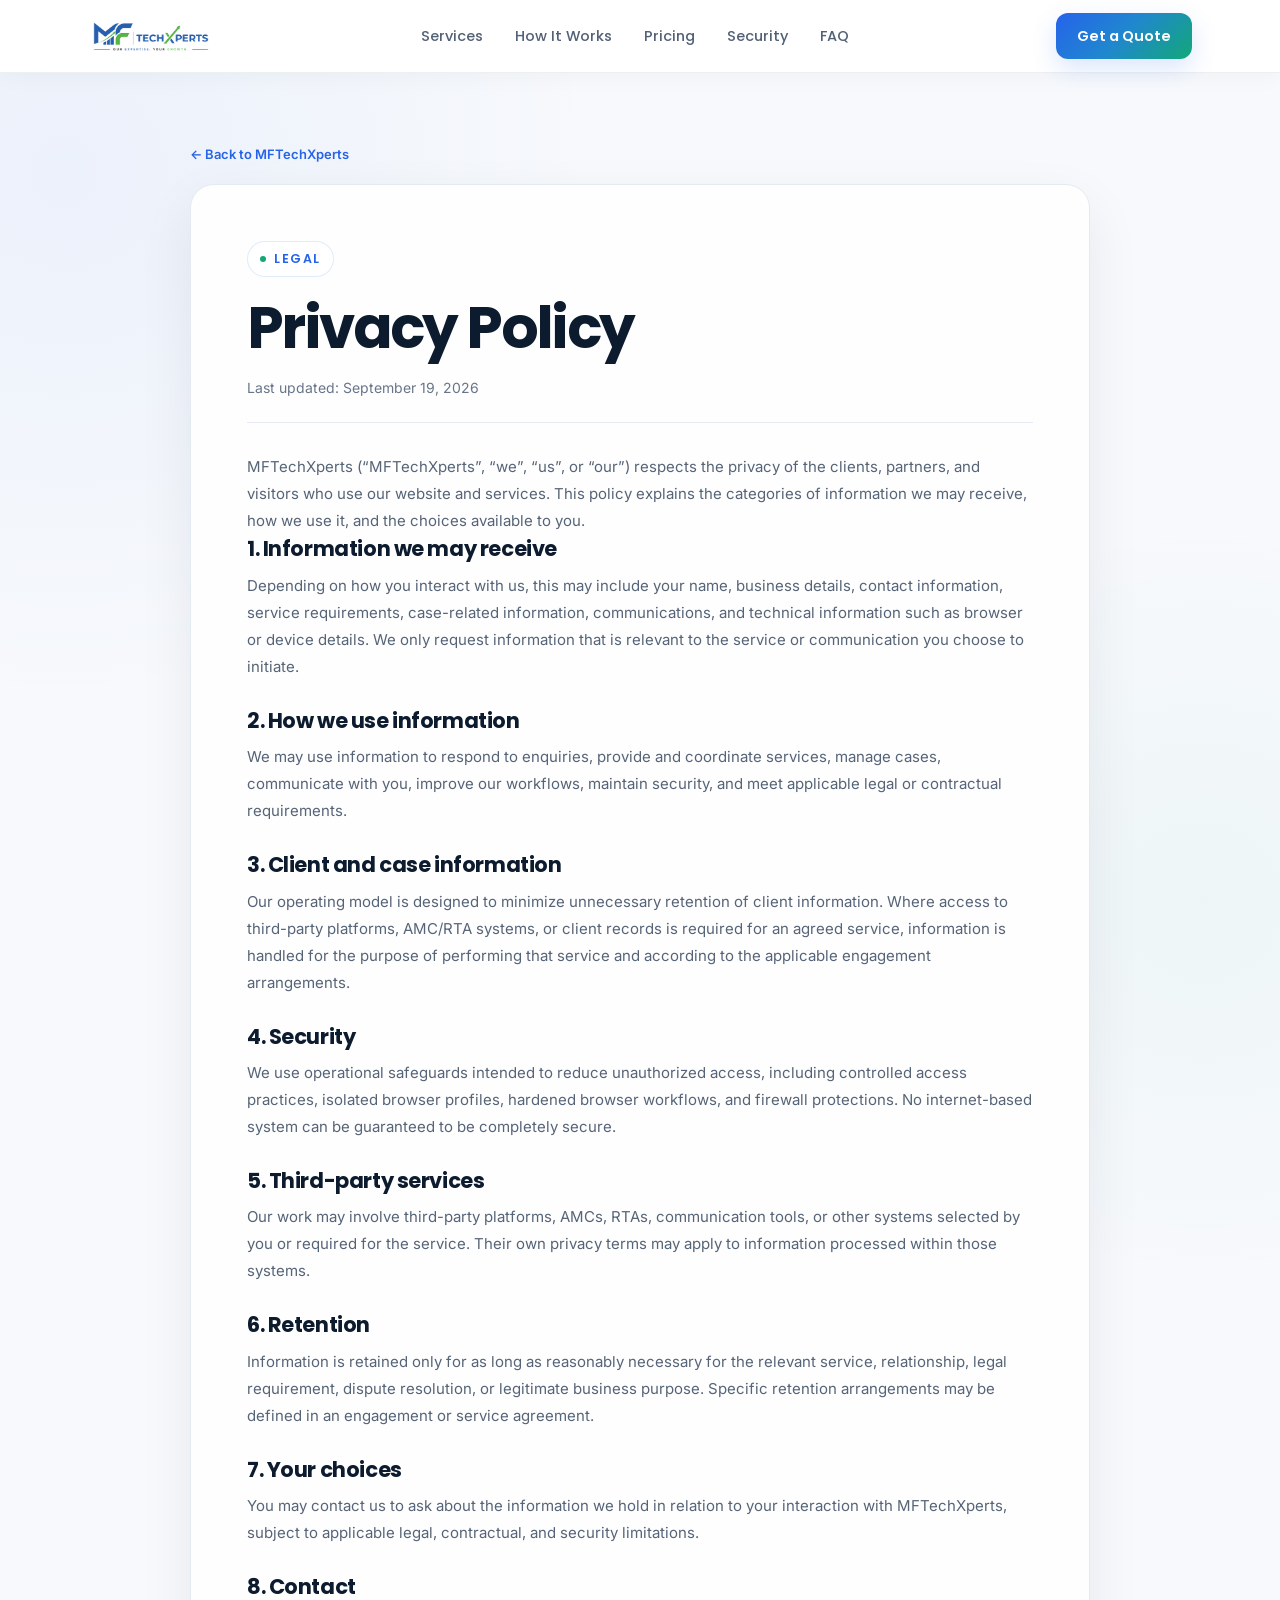
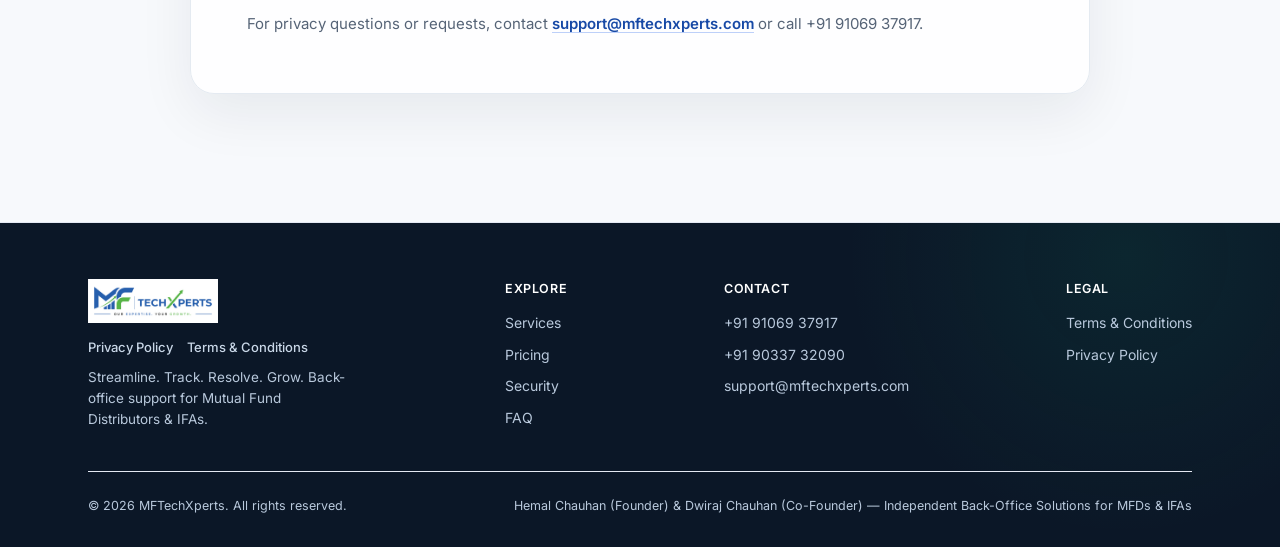
==== commit d9ee56ce: "Update webpages design for privacy and policy page changes" ====
--- a/privacy-policy.html
+++ b/privacy-policy.html
@@ -5,1196 +5,18 @@
 <meta name="viewport" content="width=device-width, initial-scale=1.0">
 <title>Privacy Policy | MFTechXperts</title>
 <link rel="preconnect" href="https://fonts.googleapis.com">
+<link rel="stylesheet" href="assets/css/legal.css">
 <link href="https://fonts.googleapis.com/css2?family=Poppins:wght@500;600;700;800&family=Inter:wght@400;500;600&family=JetBrains+Mono:wght@400;500;600&display=swap" rel="stylesheet">
-<style>
-  :root{
-    --navy:#1E2761;
-    --navy-dark:#12163F;
-    --blue:#2E86C1;
-    --gold:#C9A24B;
-    --ink:#161A2E;
-    --muted:#5B6178;
-    --bg:#F7F8FC;
-    --card:#FFFFFF;
-    --line:#E4E7F2;
-    --green:#3FA34D;
-    --amber:#E0A526;
-  }
-  *{box-sizing:border-box; margin:0; padding:0;}
-  html{scroll-behavior:smooth;}
-  body{
-    font-family:'Inter',sans-serif;
-    color:var(--ink);
-    background:var(--bg);
-    line-height:1.55;
-    -webkit-font-smoothing:antialiased;
-  }
-  h1,h2,h3,.brand,.nav a,.btn,.eyebrow,.stat-num{font-family:'Poppins',sans-serif;}
-  .mono{font-family:'JetBrains Mono',monospace;}
-  a{color:inherit; text-decoration:none;}
-  img{display:block; max-width:100%;}
-  .wrap{max-width:1160px; margin:0 auto; padding:0 28px;}
-  section{padding:96px 0;}
-  @media(max-width:720px){ section{padding:64px 0;} }
-
-  /* ---------- NAV ---------- */
-  header{
-    position:sticky; top:0; z-index:50;
-    background:rgba(247,248,252,0.9);
-    backdrop-filter:blur(10px);
-    border-bottom:1px solid var(--line);
-  }
-  .nav{display:flex; align-items:center; justify-content:space-between; padding:16px 28px; max-width:1160px; margin:0 auto;}
-  .brand{display:flex; align-items:center; gap:10px; font-weight:700; font-size:18px; color:var(--navy);}
-  .brand img{width:150px; height:auto;}
-  .nav-links{display:flex; gap:32px; font-size:14.5px; font-weight:500; color:var(--muted);}
-  .nav-links a:hover{color:var(--navy);}
-  .nav-cta{display:flex; gap:12px; align-items:center;}
-  .btn{
-    display:inline-flex; align-items:center; gap:8px;
-    padding:11px 22px; border-radius:8px; font-weight:600; font-size:14.5px;
-    border:1.5px solid transparent; cursor:pointer; transition:.15s ease;
-  }
-  .btn-primary{background:var(--navy); color:#fff;}
-  .btn-primary:hover{background:var(--navy-dark);}
-  .btn-ghost{border-color:var(--line); color:var(--navy);}
-  .btn-ghost:hover{border-color:var(--navy);}
-  .btn-gold{background:var(--gold); color:var(--navy-dark);}
-  .btn-gold:hover{filter:brightness(1.06);}
-  @media(max-width:860px){ .nav-links{display:none;} }
-
-  /* ---------- HERO ---------- */
-  .hero{padding:88px 0 80px;}
-  .hero-grid{display:grid; grid-template-columns:1.05fr 0.95fr; gap:56px; align-items:center;}
-  @media(max-width:900px){ .hero-grid{grid-template-columns:1fr;} }
-  .eyebrow{
-    display:inline-flex; align-items:center; gap:8px;
-    font-size:12.5px; font-weight:600; letter-spacing:1.6px; color:var(--blue);
-    text-transform:uppercase; margin-bottom:18px;
-  }
-  .eyebrow::before{content:""; width:7px; height:7px; border-radius:50%; background:var(--gold);}
-  h1{
-    font-size:clamp(34px,4.6vw,52px); font-weight:700; line-height:1.08;
-    color:var(--navy); letter-spacing:-0.01em; margin-bottom:22px;
-  }
-  h1 em{font-style:normal; color:var(--blue);}
-  .hero-sub{font-size:17.5px; color:var(--muted); max-width:480px; margin-bottom:32px;}
-  .hero-actions{display:flex; gap:14px; flex-wrap:wrap; margin-bottom:30px;}
-  .hero-trust{font-size:13px; color:var(--muted);}
-  .hero-trust b{color:var(--ink); font-weight:600;}
-
-  /* ---- signature element: live case tracker card ---- */
-  .tracker-card{
-    background:var(--card); border:1px solid var(--line); border-radius:16px;
-    box-shadow:0 20px 50px -20px rgba(30,39,97,0.25);
-    overflow:hidden;
-  }
-  .tracker-head{
-    background:var(--navy-dark); color:#fff; padding:16px 20px;
-    display:flex; align-items:center; justify-content:space-between;
-  }
-  .tracker-head .dot-row{display:flex; gap:6px;}
-  .tracker-head .dot{width:9px; height:9px; border-radius:50%; background:rgba(255,255,255,0.25);}
-  .tracker-title{font-size:13px; font-weight:600; letter-spacing:0.3px;}
-  .tracker-body{padding:6px 0;}
-  .trow{
-    display:grid; grid-template-columns:auto 1fr auto; gap:14px; align-items:center;
-    padding:14px 20px; border-bottom:1px solid var(--line); font-size:13.5px;
-  }
-  .trow:last-child{border-bottom:none;}
-  .trow .tid{color:var(--muted); font-size:12px;}
-  .trow .tname{font-weight:600; color:var(--ink);}
-  .trow .tclient{color:var(--muted); font-size:12.5px;}
-  .pill{
-    font-size:11px; font-weight:600; padding:5px 10px; border-radius:20px;
-    white-space:nowrap; letter-spacing:0.2px;
-  }
-  .pill-pending{background:#FDECEC; color:#C0392B;}
-  .pill-progress{background:#FFF4DE; color:#B87A0A;}
-  .pill-amc{background:#E8F1FB; color:#1B6EA8;}
-  .pill-resolved{background:#E7F6EA; color:#278A3B;}
-  .tracker-foot{
-    padding:13px 20px; font-size:12px; color:var(--muted);
-    display:flex; justify-content:space-between; border-top:1px solid var(--line);
-    background:#FAFBFE;
-  }
-  @keyframes pulse{0%,100%{opacity:1;} 50%{opacity:.45;}}
-  .live-dot{width:7px; height:7px; border-radius:50%; background:var(--green); display:inline-block; margin-right:6px; animation:pulse 2s infinite;}
-
-  /* ---------- TRUST STRIP ---------- */
-  .trust-strip{background:#fff; border-top:1px solid var(--line); border-bottom:1px solid var(--line); padding:38px 0;}
-  .trust-strip .wrap{display:flex; flex-wrap:wrap; align-items:center; justify-content:space-between; gap:24px;}
-  .trust-label{font-size:12px; font-weight:600; color:var(--muted); letter-spacing:1px; text-transform:uppercase; white-space:nowrap;}
-  .trust-items{display:flex; flex-wrap:wrap; gap:10px;}
-  .chip{
-    font-size:13px; font-weight:600; color:var(--navy); background:var(--bg);
-    border:1px solid var(--line); padding:8px 14px; border-radius:20px;
-  }
-
-  /* ---------- SECTION HEADS ---------- */
-  .sec-head{max-width:620px; margin-bottom:48px;}
-  .sec-eyebrow{font-size:12.5px; font-weight:600; letter-spacing:1.6px; color:var(--blue); text-transform:uppercase; margin-bottom:10px;}
-  .sec-head h2{font-size:clamp(26px,3.2vw,36px); color:var(--navy); font-weight:700; letter-spacing:-0.01em; margin-bottom:14px;}
-  .sec-head p{color:var(--muted); font-size:16px;}
-
-  /* ---------- ABOUT ---------- */
-  .about-grid{display:grid; grid-template-columns:0.8fr 1.2fr; gap:56px; align-items:center;}
-  @media(max-width:860px){ .about-grid{grid-template-columns:1fr;} }
-  .about-photo{
-    aspect-ratio:1/1.05; border-radius:20px; background:linear-gradient(155deg,var(--navy),var(--navy-dark));
-    display:flex; flex-direction:column; align-items:center; justify-content:center; position:relative; overflow:hidden;
-  }
-  .about-photo::after{
-    content:""; position:absolute; width:220px; height:220px; border-radius:50%;
-    border:1.5px solid rgba(255,255,255,0.18); top:-40px; right:-60px;
-  }
-  .about-photo::before{
-    content:""; position:absolute; width:140px; height:140px; border-radius:50%;
-    border:1.5px solid rgba(255,255,255,0.12); bottom:-50px; left:-50px;
-  }
-  .about-photo img{width:64px; height:64px; opacity:0.95; margin-bottom:18px;}
-  .about-photo-label{color:rgba(255,255,255,0.55); font-size:12.5px; letter-spacing:0.4px; text-align:center; padding:0 30px;}
-  .about-copy p{color:var(--muted); font-size:16px; margin-bottom:16px;}
-  .about-copy p b{color:var(--ink);}
-  .about-stats{display:flex; gap:36px; margin-top:28px;}
-  .stat-num{font-size:26px; font-weight:700; color:var(--navy);}
-  .stat-label{font-size:12.5px; color:var(--muted); margin-top:2px;}
-
-  /* ---------- SERVICES ---------- */
-  .services-grid{display:grid; grid-template-columns:repeat(3,1fr); gap:22px;}
-  @media(max-width:860px){ .services-grid{grid-template-columns:repeat(2,1fr);} }
-  @media(max-width:600px){ .services-grid{grid-template-columns:1fr;} }
-  .service-card{
-    background:#fff; border:1px solid var(--line); border-radius:14px; padding:26px 24px;
-    transition:.15s ease;
-  }
-  .service-card:hover{border-color:var(--blue); box-shadow:0 12px 30px -18px rgba(46,134,193,0.4);}
-  .service-icon{
-    width:42px; height:42px; border-radius:10px; background:var(--navy);
-    display:flex; align-items:center; justify-content:center; margin-bottom:16px;
-    color:var(--gold); font-size:18px; font-weight:700;
-  }
-  .service-card h3{font-size:16.5px; color:var(--ink); margin-bottom:8px; font-weight:600;}
-  .service-card p{font-size:14px; color:var(--muted);}
-
-  /* ---------- HOW IT WORKS ---------- */
-  .how-track{position:relative;}
-  .how-grid{display:grid; grid-template-columns:repeat(4,1fr); gap:20px; position:relative;}
-  @media(max-width:860px){ .how-grid{grid-template-columns:repeat(2,1fr);} }
-  @media(max-width:600px){ .how-grid{grid-template-columns:1fr;} }
-  .how-step{position:relative; padding-top:8px;}
-  .how-num{
-    font-family:'JetBrains Mono',monospace; font-size:13px; font-weight:600; color:var(--gold);
-    display:block; margin-bottom:14px;
-  }
-  .how-step h3{font-size:16px; color:var(--ink); margin-bottom:8px; font-weight:600;}
-  .how-step p{font-size:13.5px; color:var(--muted);}
-
-  /* ---------- PRICING ---------- */
-  .pricing-grid{display:grid; grid-template-columns:repeat(3,1fr); gap:22px;}
-  @media(max-width:900px){ .pricing-grid{grid-template-columns:1fr;} }
-  .price-card{
-    background:#fff; border:1.5px solid var(--line); border-radius:16px; padding:30px 26px;
-    display:flex; flex-direction:column;
-  }
-  .price-card.featured{border-color:var(--gold); box-shadow:0 20px 45px -24px rgba(201,162,75,0.5); position:relative;}
-  .price-badge{
-    position:absolute; top:-13px; left:26px; background:var(--gold); color:var(--navy-dark);
-    font-size:11px; font-weight:700; padding:5px 12px; border-radius:20px; letter-spacing:0.3px;
-  }
-  .price-name{font-size:13px; font-weight:600; color:var(--blue); letter-spacing:0.5px; text-transform:uppercase; margin-bottom:6px;}
-  .price-amt{font-size:32px; font-weight:700; color:var(--navy); margin-bottom:4px;}
-  .price-amt span{font-size:14px; font-weight:500; color:var(--muted);}
-  .price-cap{font-size:12.5px; color:var(--muted); margin-bottom:20px;}
-  .price-list{list-style:none; margin-bottom:26px; flex:1;}
-  .price-list li{
-    font-size:13.5px; color:var(--ink); padding:8px 0; border-top:1px solid var(--line);
-    display:flex; gap:8px;
-  }
-  .price-list li:first-child{border-top:none;}
-  .price-list li::before{content:"✓"; color:var(--green); font-weight:700;}
-  .price-custom{
-    margin-top:8px; text-align:center; padding:26px; border-radius:16px;
-    background:var(--navy-dark); color:#fff;
-  }
-  .price-custom h3{font-size:18px; margin-bottom:8px; font-weight:600;}
-  .price-custom p{font-size:14px; color:#B9C0E0; margin-bottom:18px;}
-
-  /* ---------- SECURITY ---------- */
-  .security{background:var(--navy-dark); color:#fff;}
-  .security .sec-eyebrow{color:var(--gold);}
-  .security .sec-head h2{color:#fff;}
-  .security .sec-head p{color:#B9C0E0;}
-  .sec-grid{display:grid; grid-template-columns:repeat(4,1fr); gap:20px;}
-  @media(max-width:860px){ .sec-grid{grid-template-columns:repeat(2,1fr);} }
-  @media(max-width:600px){ .sec-grid{grid-template-columns:1fr;} }
-  .sec-card{background:rgba(255,255,255,0.05); border:1px solid rgba(255,255,255,0.1); border-radius:14px; padding:24px;}
-  .sec-card .num{font-family:'JetBrains Mono',monospace; color:var(--gold); font-size:13px; margin-bottom:12px; display:block;}
-  .sec-card h3{font-size:15.5px; margin-bottom:8px; font-weight:600;}
-  .sec-card p{font-size:13.5px; color:#B9C0E0;}
-
-  /* ---------- FAQ ---------- */
-  .faq-list{max-width:760px;}
-  .faq-item{border-bottom:1px solid var(--line); padding:20px 0;}
-  .faq-q{
-    display:flex; justify-content:space-between; align-items:center; cursor:pointer;
-    font-weight:600; font-size:15.5px; color:var(--ink);
-  }
-  .faq-q .plus{color:var(--blue); font-size:18px; font-weight:400; transition:.2s;}
-  .faq-item.open .plus{transform:rotate(45deg);}
-  .faq-a{max-height:0; overflow:hidden; transition:.25s ease; font-size:14.5px; color:var(--muted);}
-  .faq-item.open .faq-a{max-height:200px; margin-top:12px;}
-
-  /* ---------- CONTACT / CTA ---------- */
-  .cta{background:linear-gradient(155deg,var(--navy),var(--navy-dark)); color:#fff; border-radius:24px; padding:56px 48px; text-align:center; margin:0 28px;}
-  @media(max-width:700px){ .cta{padding:40px 24px;} }
-  .cta h2{font-size:clamp(24px,3vw,32px); margin-bottom:12px; font-weight:700;}
-  .cta p{color:#B9C0E0; font-size:15.5px; margin-bottom:28px; max-width:480px; margin-left:auto; margin-right:auto;}
-  .cta-actions{display:flex; gap:14px; justify-content:center; flex-wrap:wrap;}
-
-  /* ---------- FOOTER ---------- */
-  footer{padding:56px 0 32px; border-top:1px solid var(--line); margin-top:40px;}
-  .foot-grid{display:flex; justify-content:space-between; flex-wrap:wrap; gap:32px; margin-bottom:32px;}
-  .foot-brand{display:flex; align-items:center; gap:10px; font-weight:700; color:var(--navy); margin-bottom:10px;}
-  .foot-brand img{width:130px; height:auto;}
-  .foot-tag{font-size:13.5px; color:var(--muted); max-width:260px;}
-  .foot-col h4{font-size:12.5px; font-weight:600; letter-spacing:0.6px; text-transform:uppercase; color:var(--navy); margin-bottom:14px;}
-  .foot-col a{display:block; font-size:14px; color:var(--muted); margin-bottom:10px;}
-  .foot-col a:hover{color:var(--navy);}
-  .foot-bottom{display:flex; justify-content:space-between; flex-wrap:wrap; gap:12px; font-size:12.5px; color:var(--muted); padding-top:24px; border-top:1px solid var(--line);}
-
-  ::selection{background:var(--gold); color:var(--navy-dark);}
-  a:focus-visible, button:focus-visible{outline:2px solid var(--blue); outline-offset:2px;}
-
-/* ===== MFTechXperts modern visual layer ===== */
-:root{
-  --navy:#18245f;
-  --navy-dark:#0d1338;
-  --blue:#3187d5;
-  --blue-2:#67b7ff;
-  --gold:#d6ad55;
-  --ink:#11162b;
-  --muted:#66708a;
-  --bg:#f5f7fb;
-  --card:#fff;
-  --line:#e5e9f3;
-  --green:#35a853;
-  --shadow-sm:0 8px 24px rgba(24,36,95,.07);
-  --shadow-md:0 18px 55px rgba(24,36,95,.12);
-  --shadow-lg:0 30px 90px rgba(13,19,56,.18);
-}
-body{
-  background:
-    radial-gradient(circle at 85% 7%, rgba(103,183,255,.10), transparent 24rem),
-    radial-gradient(circle at 8% 28%, rgba(214,173,85,.07), transparent 20rem),
-    var(--bg);
-}
-header{
-  background:rgba(245,247,251,.78);
-  box-shadow:0 1px 0 rgba(24,36,95,.05);
-}
-.nav{
-  padding:13px 28px;
-}
-.brand img{width:145px;}
-.nav-links a{
-  position:relative;
-  padding:8px 0;
-}
-.nav-links a::after{
-  content:"";
-  position:absolute;
-  left:0; right:100%; bottom:2px;
-  height:2px; background:var(--gold);
-  transition:right .22s ease;
-}
-.nav-links a:hover::after{right:0;}
-.btn{
-  border-radius:12px;
-  padding:12px 21px;
-  box-shadow:0 6px 18px rgba(24,36,95,.08);
-  transition:transform .2s ease, box-shadow .2s ease, background .2s ease, border-color .2s ease;
-}
-.btn:hover{
-  transform:translateY(-2px);
-  box-shadow:0 12px 26px rgba(24,36,95,.13);
-}
-.btn-primary{background:linear-gradient(135deg,var(--navy),#293b91);}
-.btn-gold{background:linear-gradient(135deg,#d6ad55,#e8c977);}
-.hero{
-  position:relative;
-  padding:105px 0 92px;
-  overflow:hidden;
-}
-.hero::before,.hero::after{
-  content:""; position:absolute; border-radius:999px; pointer-events:none;
-}
-.hero::before{
-  width:460px;height:460px;right:-220px;top:-180px;
-  background:radial-gradient(circle,rgba(49,135,213,.16),transparent 68%);
-}
-.hero::after{
-  width:360px;height:360px;left:-210px;bottom:-230px;
-  background:radial-gradient(circle,rgba(214,173,85,.13),transparent 68%);
-}
-.hero-grid{gap:72px;}
-.eyebrow{
-  padding:7px 12px;
-  border:1px solid rgba(49,135,213,.15);
-  border-radius:999px;
-  background:rgba(255,255,255,.72);
-  margin-bottom:20px;
-  letter-spacing:1.25px;
-}
-.eyebrow::before{width:6px;height:6px;}
-h1{
-  font-size:clamp(40px,5.2vw,64px);
-  letter-spacing:-.035em;
-}
-.hero-sub{font-size:18px;line-height:1.7;}
-.hero-trust{
-  padding:13px 16px;
-  border-left:3px solid var(--gold);
-  background:rgba(255,255,255,.55);
-  border-radius:0 12px 12px 0;
-}
-.tracker-card{
-  border-radius:22px;
-  box-shadow:var(--shadow-lg);
-  transform:rotate(.35deg);
-  transition:transform .35s ease, box-shadow .35s ease;
-}
-.tracker-card:hover{
-  transform:rotate(0) translateY(-5px);
-  box-shadow:0 36px 100px rgba(13,19,56,.22);
-}
-.tracker-head{
-  padding:18px 21px;
-  background:linear-gradient(135deg,#0d1338,#202d78);
-}
-.trow{
-  padding:16px 20px;
-  transition:background .2s ease;
-}
-.trow:hover{background:#f7f9fd;}
-.tracker-foot{padding:14px 20px;}
-.trust-strip{
-  padding:28px 0;
-  background:rgba(255,255,255,.82);
-  backdrop-filter:blur(8px);
-}
-.chip{
-  padding:9px 15px;
-  border-radius:999px;
-  background:#fff;
-  box-shadow:0 4px 14px rgba(24,36,95,.05);
-  transition:transform .2s ease, border-color .2s ease;
-}
-.chip:hover{transform:translateY(-2px);border-color:#b9c9e7;}
-section{position:relative;}
-.sec-head{margin-bottom:42px;}
-.sec-eyebrow{
-  display:inline-block;
-  padding:6px 11px;
-  border-radius:999px;
-  background:rgba(49,135,213,.08);
-  margin-bottom:12px;
-}
-.sec-head h2{
-  font-size:clamp(28px,3.5vw,42px);
-  letter-spacing:-.025em;
-}
-.about-photo{
-  border-radius:24px;
-  box-shadow:var(--shadow-md);
-  min-height:105px;
-}
-.about-copy p{line-height:1.75;}
-.about-stats{gap:12px;}
-.about-stats > div{
-  padding:14px 17px;
-  border:1px solid var(--line);
-  border-radius:14px;
-  background:#fff;
-  box-shadow:var(--shadow-sm);
-}
-.stat-num{font-size:24px;}
-.services-grid{gap:18px;}
-.service-card{
-  border-radius:18px;
-  padding:27px 24px;
-  box-shadow:var(--shadow-sm);
-  position:relative;
-  overflow:hidden;
-  transition:transform .25s ease, box-shadow .25s ease, border-color .25s ease;
-}
-.service-card::before{
-  content:""; position:absolute; left:0; top:0; width:100%; height:3px;
-  background:linear-gradient(90deg,var(--blue),var(--gold));
-  transform:scaleX(0); transform-origin:left; transition:transform .25s ease;
-}
-.service-card:hover{
-  transform:translateY(-6px);
-  border-color:#d3dced;
-  box-shadow:var(--shadow-md);
-}
-.service-card:hover::before{transform:scaleX(1);}
-.service-icon{
-  width:46px;height:46px;border-radius:13px;
-  background:linear-gradient(135deg,var(--navy),#30469e);
-  box-shadow:0 9px 20px rgba(24,36,95,.16);
-}
-.how-grid{gap:28px;}
-.how-step{
-  padding:24px 22px 22px;
-  background:#fff;
-  border:1px solid var(--line);
-  border-radius:18px;
-  box-shadow:var(--shadow-sm);
-}
-.how-num{
-  display:inline-flex;
-  width:38px;height:38px;
-  align-items:center;justify-content:center;
-  border-radius:11px;
-  background:#fff7e6;
-}
-.pricing-grid{gap:18px;}
-.price-card{
-  border-radius:20px;
-  padding:31px 27px;
-  box-shadow:var(--shadow-sm);
-  transition:transform .25s ease, box-shadow .25s ease;
-}
-.price-card:hover{transform:translateY(-5px);box-shadow:var(--shadow-md);}
-.price-card.featured{
-  transform:translateY(-8px);
-  box-shadow:0 25px 65px rgba(214,173,85,.18);
-}
-.price-card.featured:hover{transform:translateY(-12px);}
-.price-badge{box-shadow:0 7px 18px rgba(214,173,85,.25);}
-.price-custom{
-  border-radius:20px;
-  margin-top:22px;
-  background:linear-gradient(135deg,#101742,#24347e);
-  box-shadow:var(--shadow-lg);
-}
-.security{
-  background:
-    radial-gradient(circle at 85% 15%,rgba(103,183,255,.13),transparent 22rem),
-    linear-gradient(135deg,#0b1032,#151f58);
-}
-.sec-card{
-  border-radius:18px;
-  background:rgba(255,255,255,.055);
-  backdrop-filter:blur(8px);
-  transition:transform .25s ease, background .25s ease;
-}
-.sec-card:hover{transform:translateY(-5px);background:rgba(255,255,255,.085);}
-.faq-list{
-  background:#fff;
-  border:1px solid var(--line);
-  border-radius:20px;
-  padding:0 24px;
-  box-shadow:var(--shadow-sm);
-}
-.faq-item:last-child{border-bottom:none;}
-.faq-q{padding-right:4px;}
-.cta{
-  position:relative;
-  overflow:hidden;
-  border-radius:28px;
-  padding:66px 48px;
-  background:
-    radial-gradient(circle at 85% 20%,rgba(103,183,255,.2),transparent 17rem),
-    linear-gradient(135deg,#18245f,#0d1338);
-  box-shadow:var(--shadow-lg);
-}
-.cta::after{
-  content:""; position:absolute; width:280px;height:280px;
-  border:1px solid rgba(255,255,255,.10); border-radius:50%;
-  right:-90px;bottom:-150px;
-}
-footer{background:rgba(255,255,255,.5);}
-.foot-col a{transition:transform .18s ease,color .18s ease;}
-.foot-col a:hover{transform:translateX(3px);}
-
-/* Scroll reveal */
-.reveal{opacity:0;transform:translateY(22px);transition:opacity .65s ease,transform .65s ease;}
-.reveal.is-visible{opacity:1;transform:none;}
-
-@media(max-width:860px){
-  .hero{padding-top:76px;}
-  .tracker-card{transform:none;}
-  .price-card.featured,.price-card.featured:hover{transform:none;}
-}
-@media(max-width:600px){
-  .hero{padding:66px 0 60px;}
-  .hero-actions .btn{flex:1;justify-content:center;}
-  .about-stats{display:grid;grid-template-columns:1fr;}
-  .faq-list{padding:0 17px;}
-  .cta{margin:0 16px;padding:46px 22px;}
-}
-
-
-.mobile-menu-btn{display:none;border:1px solid var(--line);background:#fff;color:var(--navy);border-radius:10px;width:42px;height:42px;font-size:18px;cursor:pointer;}
-@media(max-width:860px){
-  .mobile-menu-btn{display:inline-flex;align-items:center;justify-content:center;}
-  .nav{position:relative;}
-  .nav-links.mobile-open{
-    display:flex;position:absolute;left:18px;right:18px;top:72px;
-    flex-direction:column;gap:4px;padding:12px;
-    background:rgba(255,255,255,.96);backdrop-filter:blur(14px);
-    border:1px solid var(--line);border-radius:16px;box-shadow:var(--shadow-lg);
-  }
-  .nav-links.mobile-open a{padding:12px 13px;border-radius:10px;}
-  .nav-links.mobile-open a:hover{background:var(--bg);}
-}
-
-</style>
-
-<style id="mf-responsive-polish">
-:root{
-  --mf-navy:#071a33;
-  --mf-blue:#1769ff;
-  --mf-cyan:#16c7ff;
-  --mf-violet:#7257ff;
-  --mf-gold:#f5b942;
-  --mf-grad:linear-gradient(135deg,#1769ff 0%,#16c7ff 48%,#7257ff 100%);
-  --mf-grad-soft:linear-gradient(135deg,rgba(23,105,255,.12),rgba(22,199,255,.10),rgba(114,87,255,.10));
-  --mf-border:rgba(23,105,255,.14);
-}
-html{scroll-behavior:smooth}
-body{overflow-x:hidden}
-a,button,.btn,.button{transition:transform .22s ease,box-shadow .22s ease,background .22s ease,color .22s ease,border-color .22s ease}
-a:not(.btn):not(.button):hover{background:var(--mf-grad);-webkit-background-clip:text;background-clip:text;color:transparent}
-.btn,.button,button[type="submit"]{
-  background:var(--mf-grad)!important;
-  border:0!important;
-  color:#fff!important;
-  box-shadow:0 12px 28px rgba(23,105,255,.22);
-  position:relative;isolation:isolate;overflow:hidden
-}
-.btn::after,.button::after,button[type="submit"]::after{
-  content:"";position:absolute;inset:0;
-  background:linear-gradient(110deg,transparent 20%,rgba(255,255,255,.24) 50%,transparent 80%);
-  transform:translateX(-120%);transition:transform .55s ease;z-index:-1
-}
-.btn:hover,.button:hover,button[type="submit"]:hover{transform:translateY(-3px);box-shadow:0 16px 36px rgba(23,105,255,.30)}
-.btn:hover::after,.button:hover::after,button[type="submit"]:hover::after{transform:translateX(120%)}
-.hero,.hero-section{position:relative;isolation:isolate}
-.hero::before,.hero-section::before{
-  content:"";position:absolute;width:520px;height:520px;right:-180px;top:-180px;
-  background:radial-gradient(circle,rgba(22,199,255,.16),transparent 68%);
-  pointer-events:none;z-index:-1
-}
-section{scroll-margin-top:90px}
-.services-grid,.service-grid,.pricing-grid,.process-grid{gap:22px}
-.service-card,.pricing-card,.process-card,.card{
-  border:1px solid var(--mf-border)!important;
-  box-shadow:0 12px 35px rgba(7,26,51,.07);
-  transition:transform .25s ease,box-shadow .25s ease,border-color .25s ease
-}
-.service-card:hover,.pricing-card:hover,.process-card:hover,.card:hover{
-  transform:translateY(-7px);
-  box-shadow:0 22px 50px rgba(7,26,51,.13);
-  border-color:rgba(23,105,255,.28)!important
-}
-.service-card::before,.pricing-card::before{
-  content:"";display:block;height:3px;position:absolute;left:0;right:0;top:0;
-  background:var(--mf-grad);opacity:.8
-}
-.trust-strip,.platforms,.trust-bar{background:var(--mf-grad-soft)!important;border-color:var(--mf-border)!important}
-.logo,.brand,.site-logo{display:inline-flex;align-items:center;gap:10px}
-.logo img,.brand img,.site-logo img{max-height:44px;width:auto;object-fit:contain}
-.nav-links a{position:relative}
-.nav-links a::after{
-  content:"";position:absolute;left:0;right:0;bottom:-7px;height:2px;border-radius:9px;
-  background:var(--mf-grad);transform:scaleX(0);transform-origin:left;transition:transform .2s ease
-}
-.nav-links a:hover::after,.nav-links a.active::after{transform:scaleX(1)}
-.faq-item{border:1px solid var(--mf-border)!important;border-radius:16px!important;overflow:hidden}
-.faq-item:hover{border-color:rgba(23,105,255,.28)!important}
-.cta,.contact-cta,.final-cta{
-  background:var(--mf-grad)!important;
-  box-shadow:0 22px 55px rgba(23,105,255,.22)
-}
-.badge,.chip,.tag{
-  background:var(--mf-grad-soft)!important;
-  border:1px solid var(--mf-border)!important
-}
-@media (max-width:900px){
-  .container{width:min(100% - 32px,1120px)!important}
-  .hero,.hero-section{padding-top:100px!important;padding-bottom:70px!important}
-  .hero h1,.hero-section h1{font-size:clamp(2.2rem,7vw,4rem)!important;line-height:1.04!important}
-  .hero p,.hero-section p{max-width:680px}
-  .services-grid,.service-grid,.pricing-grid,.process-grid{grid-template-columns:repeat(2,minmax(0,1fr))!important}
-  .nav-links{gap:16px!important}
-}
-@media (max-width:700px){
-  .container{width:min(100% - 24px,1120px)!important}
-  header,.site-header{padding:12px 0!important}
-  .nav-links{display:none!important;position:absolute;left:12px;right:12px;top:72px;padding:14px!important;
-    flex-direction:column!important;align-items:stretch!important;gap:4px!important;
-    background:rgba(255,255,255,.97);backdrop-filter:blur(18px);
-    border:1px solid var(--mf-border);border-radius:18px;box-shadow:0 20px 45px rgba(7,26,51,.14)}
-  .nav-links.open{display:flex!important}
-  .nav-links a{padding:12px 14px!important;border-radius:10px}
-  .nav-links a:hover{background:var(--mf-grad-soft)}
-  .menu-toggle{display:flex!important}
-  .hero,.hero-section{padding-top:82px!important;padding-bottom:58px!important}
-  .hero h1,.hero-section h1{font-size:clamp(2rem,10vw,3.25rem)!important}
-  .hero-actions,.cta-actions,.button-row{flex-direction:column!important;align-items:stretch!important}
-  .hero-actions .btn,.hero-actions .button,.cta-actions .btn,.cta-actions .button{width:100%!important}
-  .services-grid,.service-grid,.pricing-grid,.process-grid{grid-template-columns:1fr!important}
-  .service-card,.pricing-card,.process-card{padding:22px!important}
-  .trust-strip,.platforms,.trust-bar{overflow:hidden}
-  .platforms-list,.trust-items{gap:12px!important;flex-wrap:wrap!important}
-  footer{padding-bottom:28px!important}
-}
-@media (prefers-reduced-motion:reduce){
-  *,*::before,*::after{scroll-behavior:auto!important;transition:none!important;animation:none!important}
-}
-</style>
-
-
-<style id="mf-premium-theme">
-:root{
-  --mf-ink:#071426;
-  --mf-navy:#0a1f3d;
-  --mf-blue:#1264ff;
-  --mf-cyan:#19c8c4;
-  --mf-sky:#58b8ff;
-  --mf-violet:#6d5dfc;
-  --mf-gold:#f3b84b;
-  --mf-white:#ffffff;
-  --mf-muted:#5d6b7d;
-  --mf-line:rgba(10,31,61,.10);
-  --mf-gradient:linear-gradient(135deg,#1264ff 0%,#19aeea 48%,#19c8c4 100%);
-  --mf-gradient-deep:linear-gradient(135deg,#071426 0%,#0a2e5e 48%,#1264ff 100%);
-  --mf-gradient-soft:linear-gradient(135deg,rgba(18,100,255,.09),rgba(25,200,196,.08));
-}
-body{
-  color:var(--mf-ink)!important;
-  background:
-    radial-gradient(circle at 8% 0%,rgba(88,184,255,.08),transparent 28%),
-    radial-gradient(circle at 92% 12%,rgba(25,200,196,.07),transparent 25%),
-    #f8fbff!important;
-}
-header,.site-header{
-  background:rgba(255,255,255,.86)!important;
-  backdrop-filter:blur(18px)!important;
-  -webkit-backdrop-filter:blur(18px)!important;
-  border-bottom:1px solid rgba(10,31,61,.07)!important;
-}
-.hero,.hero-section{
-  background:
-    radial-gradient(circle at 78% 22%,rgba(25,200,196,.16),transparent 25%),
-    radial-gradient(circle at 15% 18%,rgba(18,100,255,.13),transparent 28%),
-    linear-gradient(145deg,#f9fcff 0%,#eef6ff 55%,#f7fffe 100%)!important;
-  overflow:hidden;
-}
-.hero h1,.hero-section h1{
-  color:var(--mf-ink)!important;
-  letter-spacing:-.045em;
-}
-.hero h1 span,.hero-section h1 span{
-  background:linear-gradient(135deg,#2563eb,#0f9f9a);
-  -webkit-background-clip:text;background-clip:text;color:transparent;
-}
-.hero p,.hero-section p{color:#526174!important}
-.section-title,.section-heading h2{color:var(--mf-ink)!important}
-.section-kicker,.eyebrow,.overline{
-  color:#1264ff!important;
-  letter-spacing:.12em!important;
-}
-.btn,.button,button[type="submit"],.hero a[class*="btn"],.cta a{
-  background:linear-gradient(135deg,#2563eb,#0f9f9a)!important;
-  color:#fff!important;
-  border:0!important;
-  box-shadow:0 12px 30px rgba(18,100,255,.23)!important;
-}
-.btn:hover,.button:hover,button[type="submit"]:hover{
-  box-shadow:0 18px 42px rgba(18,100,255,.31)!important;
-}
-.service-card,.pricing-card,.process-card,.card,.faq-item{
-  background:rgba(255,255,255,.92)!important;
-  border:1px solid rgba(18,100,255,.10)!important;
-  box-shadow:0 12px 35px rgba(7,20,38,.065)!important;
-}
-.service-card:hover,.pricing-card:hover,.process-card:hover,.card:hover,.faq-item:hover{
-  border-color:rgba(18,100,255,.25)!important;
-  box-shadow:0 24px 60px rgba(7,20,38,.12)!important;
-}
-.service-card::before,.pricing-card::before{
-  background:linear-gradient(135deg,#2563eb,#0f9f9a)!important;
-}
-.trust-strip,.platforms,.trust-bar{
-  background:linear-gradient(135deg,#071426,#0b315d 55%,#087e94)!important;
-  color:#fff!important;
-  border:0!important;
-}
-.trust-strip *,.platforms *,.trust-bar *{color:inherit}
-.badge,.chip,.tag{
-  background:rgba(18,100,255,.075)!important;
-  border:1px solid rgba(18,100,255,.14)!important;
-  color:#1452bd!important;
-}
-.pricing-card.featured,.pricing-card.popular{
-  background:linear-gradient(150deg,#071426,#0c2e59 65%,#087e94)!important;
-  color:#fff!important;
-  border-color:rgba(88,184,255,.35)!important;
-  box-shadow:0 25px 65px rgba(7,32,62,.25)!important;
-}
-.pricing-card.featured *,.pricing-card.popular *{color:inherit}
-.cta,.contact-cta,.final-cta{
-  background:var(--mf-gradient-deep)!important;
-  color:#fff!important;
-  box-shadow:0 25px 65px rgba(7,32,62,.25)!important;
-}
-footer{
-  background:#071426!important;
-  color:#c9d7e7!important;
-}
-footer h3,footer h4,footer strong{color:#fff!important}
-footer a:hover{color:#58d5ff!important}
-
-/* Landing slider */
-.mf-slider{
-  position:relative;width:100%;min-height:430px;overflow:hidden;
-  background:#071426;border-radius:0 0 34px 34px;
-}
-.mf-slide{
-  position:absolute;inset:0;display:flex;align-items:center;
-  opacity:0;transform:scale(1.035);
-  transition:opacity .8s ease,transform 7s cubic-bezier(.16,1,.3,1);
-  pointer-events:none;
-}
-.mf-slide.active{opacity:1;transform:scale(1);pointer-events:auto}
-.mf-slide::before{
-  content:"";position:absolute;inset:0;
-  background:
-    radial-gradient(circle at 78% 35%,rgba(25,200,196,.27),transparent 25%),
-    radial-gradient(circle at 12% 20%,rgba(18,100,255,.36),transparent 30%),
-    linear-gradient(120deg,rgba(7,20,38,.98),rgba(7,42,82,.84),rgba(7,20,38,.80));
-}
-.mf-slide:nth-child(2)::before{
-  background:
-    radial-gradient(circle at 78% 28%,rgba(109,93,252,.30),transparent 27%),
-    radial-gradient(circle at 18% 70%,rgba(25,200,196,.22),transparent 25%),
-    linear-gradient(120deg,rgba(7,20,38,.98),rgba(18,55,100,.84),rgba(7,20,38,.80));
-}
-.mf-slide:nth-child(3)::before{
-  background:
-    radial-gradient(circle at 70% 55%,rgba(88,184,255,.25),transparent 28%),
-    radial-gradient(circle at 20% 20%,rgba(25,200,196,.22),transparent 24%),
-    linear-gradient(120deg,rgba(7,20,38,.98),rgba(6,55,73,.85),rgba(7,20,38,.82));
-}
-.mf-slide-inner{
-  position:relative;z-index:2;width:min(1120px,calc(100% - 40px));margin:auto;
-  padding:78px 0;color:#fff;
-}
-.mf-slide-inner .mf-kicker{
-  display:inline-flex;padding:8px 12px;border:1px solid rgba(255,255,255,.18);
-  border-radius:999px;background:rgba(255,255,255,.08);backdrop-filter:blur(8px);
-  font-size:.76rem;font-weight:700;letter-spacing:.12em;text-transform:uppercase;color:#a9eaff;
-}
-.mf-slide-inner h2{
-  max-width:780px;margin:18px 0 14px;color:#fff;font-size:clamp(2.3rem,5.2vw,4.6rem);
-  line-height:1.02;letter-spacing:-.05em;
-}
-.mf-slide-inner p{max-width:660px;color:#d5e6f7;font-size:1.08rem;line-height:1.7}
-.mf-slide-actions{display:flex;gap:12px;flex-wrap:wrap;margin-top:28px}
-.mf-slider-btn{
-  border:1px solid rgba(255,255,255,.22);background:rgba(255,255,255,.08);
-  color:#fff;border-radius:12px;padding:12px 17px;cursor:pointer;backdrop-filter:blur(10px)
-}
-.mf-slider-btn.primary{border:0;background:linear-gradient(135deg,#2563eb,#0f9f9a);box-shadow:0 12px 30px rgba(18,100,255,.3)}
-.mf-slider-controls{
-  position:absolute;z-index:4;right:30px;bottom:26px;display:flex;gap:9px
-}
-.mf-dot{
-  width:9px;height:9px;border:0;border-radius:50%;padding:0;background:rgba(255,255,255,.35);cursor:pointer;transition:.25s
-}
-.mf-dot.active{width:28px;border-radius:8px;background:#fff}
-.mf-slider-arrow{
-  position:absolute;z-index:4;top:50%;transform:translateY(-50%);
-  width:44px;height:44px;border:1px solid rgba(255,255,255,.20);border-radius:50%;
-  background:rgba(255,255,255,.08);color:#fff;cursor:pointer;backdrop-filter:blur(10px)
-}
-.mf-slider-arrow.prev{left:22px}.mf-slider-arrow.next{right:22px}
-.mf-slider-arrow:hover{background:rgba(255,255,255,.18);transform:translateY(-50%) scale(1.06)}
-.mf-orb{position:absolute;border-radius:50%;filter:blur(1px);opacity:.55;animation:mfFloat 8s ease-in-out infinite}
-.mf-orb.one{width:120px;height:120px;right:13%;top:18%;background:rgba(25,200,196,.15)}
-.mf-orb.two{width:70px;height:70px;right:24%;bottom:18%;background:rgba(88,184,255,.18);animation-delay:-2s}
-@keyframes mfFloat{0%,100%{transform:translate3d(0,0,0)}50%{transform:translate3d(0,-22px,0)}}
-@media(max-width:700px){
-  .mf-slider{min-height:520px;border-radius:0 0 24px 24px}
-  .mf-slide-inner{width:min(100% - 28px,1120px);padding:58px 0 88px}
-  .mf-slide-inner h2{font-size:clamp(2.15rem,11vw,3.25rem)}
-  .mf-slide-inner p{font-size:1rem}
-  .mf-slider-arrow{width:38px;height:38px}.mf-slider-arrow.prev{left:12px}.mf-slider-arrow.next{right:12px}
-  .mf-slider-controls{right:50%;transform:translateX(50%);bottom:22px}
-}
-</style>
-
-
-
-<style id="mf-realistic-refinement">
-:root{
-  --real-ink:#162033;
-  --real-heading:#0d1728;
-  --real-muted:#647084;
-  --real-line:#e6eaf0;
-  --real-blue:#2563eb;
-  --real-teal:#0f9f9a;
-  --real-soft:#f5f8fc;
-  --real-gradient:linear-gradient(135deg,#2563eb 0%,#2b78e8 52%,#0f9f9a 100%);
-}
-body{
-  background:#f7f9fc!important;
-  color:var(--real-ink)!important;
-}
-header,.site-header{
-  background:rgba(255,255,255,.94)!important;
-  border-bottom:1px solid rgba(13,23,40,.07)!important;
-  box-shadow:0 4px 22px rgba(13,23,40,.035)!important;
-}
-header .brand,.site-header .brand{
-  display:inline-flex!important;
-  align-items:center!important;
-  padding:0!important;
-  gap:0!important;
-  border:0!important;
-  border-radius:0!important;
-  background:transparent!important;
-  box-shadow:none!important;
-  transform:none!important;
-}
-header .brand img,.site-header .brand img{
-  display:block!important;
-  width:auto!important;
-  height:43px!important;
-  max-width:175px!important;
-  object-fit:contain!important;
-  filter:none!important;
-}
-@media(max-width:700px){
-  header .brand img,.site-header .brand img{height:35px!important;max-width:148px!important}
-}
-
-/* Realistic hero: mostly neutral with small, controlled color accents */
-.hero,.hero-section{
-  background:
-    radial-gradient(circle at 84% 16%,rgba(37,99,235,.08),transparent 23%),
-    radial-gradient(circle at 14% 82%,rgba(15,159,154,.055),transparent 22%),
-    #f7f9fc!important;
-}
-.hero h1,.hero-section h1{
-  color:var(--real-heading)!important;
-  letter-spacing:-.045em!important;
-}
-.hero p,.hero-section p{color:#5f6d80!important}
-
-/* Use blue only as an accent, not as the page background */
-.btn,.button,button[type="submit"]{
-  background:var(--real-gradient)!important;
-  color:#fff!important;
-  border:0!important;
-  box-shadow:0 9px 22px rgba(37,99,235,.18)!important;
-}
-.btn:hover,.button:hover,button[type="submit"]:hover{
-  box-shadow:0 13px 28px rgba(37,99,235,.25)!important;
-}
-.btn.secondary,.button.secondary,.btn-outline,.button-outline{
-  background:#fff!important;
-  color:#2858a8!important;
-  border:1px solid #d7dfeb!important;
-  box-shadow:0 5px 15px rgba(13,23,40,.045)!important;
-}
-.btn.secondary:hover,.button.secondary:hover,.btn-outline:hover,.button-outline:hover{
-  color:#fff!important;
-  background:var(--real-gradient)!important;
-  border-color:transparent!important;
-}
-
-/* Clean, editorial cards */
-.service-card,.pricing-card,.process-card,.card,.faq-item{
-  background:#fff!important;
-  border:1px solid var(--real-line)!important;
-  border-radius:18px!important;
-  box-shadow:0 7px 25px rgba(13,23,40,.055)!important;
-}
-.service-card:hover,.pricing-card:hover,.process-card:hover,.card:hover,.faq-item:hover{
-  transform:translateY(-4px)!important;
-  border-color:#d6dfec!important;
-  box-shadow:0 15px 35px rgba(13,23,40,.09)!important;
-}
-.services-grid .service-card::before,
-.services-grid .service-card::after,
-.pricing-card::before{
-  display:none!important;
-}
-.services-grid .service-icon{
-  width:44px!important;height:44px!important;border-radius:12px!important;
-  display:grid!important;place-items:center!important;
-  background:#eef4ff!important;color:#2563eb!important;
-  border:1px solid #dce8ff!important;box-shadow:none!important;
-}
-.services-grid .service-card:hover .service-icon{
-  transform:translateY(-2px)!important;
-  background:#e8f7f6!important;color:#0f8f8a!important;
-  border-color:#ccebe9!important;box-shadow:none!important;
-}
-.services-grid .service-card h3{color:var(--real-heading)!important}
-.services-grid .service-card p{color:#697588!important}
-.services-grid .service-card a{
-  color:#3565b6!important;
-  font-weight:650!important;
-}
-.services-grid .service-card a:hover{color:#0f8f8a!important}
-
-/* Restrained trust strip instead of a large royal-blue slab */
-.trust-strip,.platforms,.trust-bar{
-  background:#fff!important;
-  color:#34445a!important;
-  border-top:1px solid var(--real-line)!important;
-  border-bottom:1px solid var(--real-line)!important;
-}
-.trust-strip *,.platforms *,.trust-bar *{color:inherit}
-
-/* Pricing: featured card gets a subtle professional treatment */
-.pricing-card.featured,.pricing-card.popular{
-  background:linear-gradient(150deg,#0e1d31,#173452)!important;
-  border-color:#264764!important;
-  box-shadow:0 20px 45px rgba(13,32,55,.18)!important;
-}
-.pricing-card.featured .btn,.pricing-card.popular .btn{
-  background:#fff!important;color:#1c5dd2!important;
-}
-
-/* Security/CTA sections retain color but with depth rather than a flat royal-blue block */
-.cta,.contact-cta,.final-cta{
-  background:
-    radial-gradient(circle at 80% 15%,rgba(62,190,184,.20),transparent 24%),
-    linear-gradient(135deg,#0c2038,#12385a 65%,#126f73)!important;
-  color:#fff!important;
-  box-shadow:0 20px 45px rgba(13,32,55,.16)!important;
-}
-footer{background:#0b1727!important}
-
-/* Navigation */
-.nav-links a{color:#536176!important}
-.nav-links a:hover,.nav-links a.active{color:#245ebc!important}
-.nav-links a::after{background:linear-gradient(90deg,#2563eb,#0f9f9a)!important}
-
-/* Typography accents */
-.section-kicker,.eyebrow,.overline{color:#2b64bb!important}
-.badge,.chip,.tag{
-  color:#4e6380!important;
-  background:#f3f6fa!important;
-  border:1px solid #e2e8f0!important;
-}
-
-/* Hero slider: photographic/product-dashboard feel rather than an all-blue banner */
-.mf-slider{
-  min-height:460px!important;
-  background:#101b2a!important;
-  border-radius:0 0 28px 28px!important;
-  box-shadow:0 12px 32px rgba(13,32,55,.08)!important;
-}
-.mf-slide::before{
-  background:
-    linear-gradient(90deg,rgba(9,20,34,.96) 0%,rgba(12,30,51,.84) 43%,rgba(12,30,51,.35) 72%,rgba(9,20,34,.72) 100%),
-    radial-gradient(circle at 78% 40%,rgba(50,151,173,.18),transparent 27%)!important;
-}
-.mf-slide:nth-child(2)::before{
-  background:
-    linear-gradient(90deg,rgba(9,20,34,.96),rgba(16,42,65,.82) 48%,rgba(20,65,79,.42) 78%,rgba(9,20,34,.75)),
-    radial-gradient(circle at 76% 34%,rgba(72,125,214,.18),transparent 27%)!important;
-}
-.mf-slide:nth-child(3)::before{
-  background:
-    linear-gradient(90deg,rgba(9,20,34,.96),rgba(16,42,65,.82) 48%,rgba(18,75,74,.38) 78%,rgba(9,20,34,.75)),
-    radial-gradient(circle at 74% 42%,rgba(40,169,158,.17),transparent 28%)!important;
-}
-.mf-slide-inner h2{
-  font-weight:720!important;
-  letter-spacing:-.045em!important;
-}
-.mf-slide-inner p{color:#d4deea!important}
-.mf-slide-btn,.mf-slider-btn{
-  box-shadow:none!important;
-}
-.mf-slider-btn.primary{background:var(--real-gradient)!important}
-.mf-slider-btn:not(.primary){background:rgba(255,255,255,.07)!important}
-.mf-slider-controls .mf-dot.active{background:#fff!important}
-.mf-slider-arrow{background:rgba(255,255,255,.07)!important}
-</style>
-
-
-
-<style id="mf-blue-green-brand">
-:root{
-  --brand-blue:#2563eb;
-  --brand-blue-dark:#1749a6;
-  --brand-green:#12a878;
-  --brand-green-dark:#087b59;
-  --brand-navy:#0d1b2e;
-  --brand-text:#182235;
-  --brand-muted:#687589;
-  --brand-line:#e4eaf1;
-  --brand-blue-soft:#edf4ff;
-  --brand-green-soft:#eaf8f3;
-  --brand-gradient:linear-gradient(135deg,#2563eb 0%,#2087cf 48%,#12a878 100%);
-  --brand-gradient-reverse:linear-gradient(135deg,#12a878 0%,#2087cf 52%,#2563eb 100%);
-}
-body{
-  background:
-    radial-gradient(circle at 5% 8%,rgba(37,99,235,.055),transparent 23%),
-    radial-gradient(circle at 94% 42%,rgba(18,168,120,.045),transparent 22%),
-    #f7f9fc!important;
-  color:var(--brand-text)!important;
-}
-header,.site-header{
-  background:rgba(255,255,255,.95)!important;
-  border-bottom:1px solid rgba(13,27,46,.07)!important;
-}
-.nav-links a:hover,.nav-links a.active{color:var(--brand-blue)!important}
-.nav-links a::after{background:var(--brand-gradient)!important}
-
-/* Primary/secondary actions share one brand family */
-.btn,.button,button[type="submit"]{
-  background:var(--brand-gradient)!important;
-  color:#fff!important;
-  border:0!important;
-  box-shadow:0 9px 24px rgba(37,99,235,.17)!important;
-}
-.btn:hover,.button:hover,button[type="submit"]:hover{
-  background:var(--brand-gradient-reverse)!important;
-  box-shadow:0 13px 30px rgba(18,168,120,.19)!important;
-}
-.btn.secondary,.button.secondary,.btn-outline,.button-outline{
-  background:#fff!important;
-  color:var(--brand-blue-dark)!important;
-  border:1px solid #d4dfeb!important;
-  box-shadow:0 5px 16px rgba(13,27,46,.04)!important;
-}
-.btn.secondary:hover,.button.secondary:hover,.btn-outline:hover,.button-outline:hover{
-  color:#fff!important;
-  border-color:transparent!important;
-  background:var(--brand-gradient)!important;
-}
-
-/* Section accents alternate blue and green naturally */
-.section-kicker,.eyebrow,.overline{color:var(--brand-blue)!important}
-.section-kicker::before,.eyebrow::before,.overline::before{
-  background:var(--brand-green)!important;
-}
-.badge,.chip,.tag{
-  background:linear-gradient(135deg,var(--brand-blue-soft),var(--brand-green-soft))!important;
-  border:1px solid #dce8ed!important;
-  color:#386277!important;
-}
-
-/* Services */
-.services-grid .service-card{
-  background:#fff!important;
-  border:1px solid var(--brand-line)!important;
-  box-shadow:0 7px 25px rgba(13,27,46,.05)!important;
-}
-.services-grid .service-card:nth-child(even) .service-icon{
-  background:var(--brand-green-soft)!important;
-  color:var(--brand-green-dark)!important;
-  border-color:#cceee0!important;
-}
-.services-grid .service-card:nth-child(odd) .service-icon{
-  background:var(--brand-blue-soft)!important;
-  color:var(--brand-blue)!important;
-  border-color:#d8e6ff!important;
-}
-.services-grid .service-card:hover:nth-child(even) .service-icon{
-  background:var(--brand-gradient-reverse)!important;color:#fff!important;border-color:transparent!important;
-}
-.services-grid .service-card:hover:nth-child(odd) .service-icon{
-  background:var(--brand-gradient)!important;color:#fff!important;border-color:transparent!important;
-}
-.services-grid .service-card a{color:var(--brand-blue)!important}
-.services-grid .service-card a:hover{color:var(--brand-green-dark)!important}
-
-/* Trust/platform band becomes a light brand strip */
-.trust-strip,.platforms,.trust-bar{
-  background:linear-gradient(90deg,#f3f7ff,#f3fbf8)!important;
-  color:#44556a!important;
-  border-top:1px solid #e0e8ed!important;
-  border-bottom:1px solid #e0e8ed!important;
-}
-.trust-strip *,.platforms *,.trust-bar *{color:inherit}
-
-/* Security and CTA use both colors in a controlled dark gradient */
-.cta,.contact-cta,.final-cta{
-  background:
-    radial-gradient(circle at 84% 20%,rgba(18,168,120,.23),transparent 24%),
-    radial-gradient(circle at 12% 75%,rgba(37,99,235,.25),transparent 27%),
-    linear-gradient(135deg,#0c1d32,#103b5c 58%,#0c6655)!important;
-  box-shadow:0 20px 48px rgba(13,27,46,.16)!important;
-}
-footer{
-  background:
-    radial-gradient(circle at 88% 10%,rgba(18,168,120,.10),transparent 24%),
-    #0b1727!important;
-}
-
-/* Pricing highlight */
-.pricing-card.featured,.pricing-card.popular{
-  background:linear-gradient(145deg,#0e2238,#123f5a 58%,#0d6654)!important;
-}
-
-/* Slider uses blue-green lighting */
-.mf-slide::before{
-  background:
-    linear-gradient(90deg,rgba(7,20,35,.97) 0%,rgba(11,35,56,.88) 45%,rgba(10,52,58,.54) 76%,rgba(7,20,35,.80) 100%),
-    radial-gradient(circle at 80% 36%,rgba(18,168,120,.20),transparent 26%)!important;
-}
-.mf-slide:nth-child(2)::before{
-  background:
-    linear-gradient(90deg,rgba(7,20,35,.97),rgba(14,44,68,.88) 46%,rgba(16,70,72,.50) 77%,rgba(7,20,35,.80)),
-    radial-gradient(circle at 78% 32%,rgba(37,99,235,.22),transparent 27%)!important;
-}
-.mf-slide:nth-child(3)::before{
-  background:
-    linear-gradient(90deg,rgba(7,20,35,.97),rgba(13,43,62,.87) 46%,rgba(9,75,65,.48) 78%,rgba(7,20,35,.80)),
-    radial-gradient(circle at 76% 44%,rgba(18,168,120,.21),transparent 28%)!important;
-}
-.mf-slider-btn.primary{background:var(--brand-gradient)!important}
-.mf-slider-btn.primary:hover{background:var(--brand-gradient-reverse)!important}
-
-/* Small decorative line can use green for balance */
-.mf-slide-inner .mf-kicker{
-  border-color:rgba(18,168,120,.28)!important;
-  color:#9ce7ce!important;
-}
-
-/* Logo stays exactly as supplied; only surrounding page accents use the brand colors. */
-
-</style>
-
-
-<style>
-.legal-page-main{padding:125px 20px 80px;min-height:70vh;background:#f7f9fb;}
-.legal-back{max-width:900px;margin:0 auto 16px;}
-.legal-back a{font-size:11px;font-weight:800;color:#2563eb;text-decoration:none;}
-.legal-back a:hover{color:#12a878;}
-.legal-section{border-top:0!important;background:transparent!important;padding:0!important;}
-.legal-wrap{margin:0 auto!important;}
-</style>
 
 </head>
 <body>
 <header>
   <nav class="nav">
-    <div class="brand"><img src="[data-uri]" alt="MFTechXperts"></div>
-    <div class="nav-links">
+    <a class="brand" href="index.html"><img src="assets/images/mftechxperts-logo.png" alt="MFTechXperts"></a>
+    <button class="menu-toggle" type="button" aria-label="Open navigation menu" aria-expanded="false" aria-controls="primary-navigation">
+      <span aria-hidden="true"></span><span aria-hidden="true"></span><span aria-hidden="true"></span>
+    </button>
+    <div class="nav-links" id="primary-navigation">
       <a href="index.html#services">Services</a>
       <a href="index.html#how">How It Works</a>
       <a href="index.html#pricing">Pricing</a>
@@ -1242,7 +64,7 @@
   <div class="wrap">
     <div class="foot-grid">
       <div>
-        <div class="foot-brand"><img src="[data-uri]" alt=""><div class="footer-legal"><a href="privacy-policy.html">Privacy Policy</a><a href="terms-and-conditions.html">Terms &amp; Conditions</a></div></div>
+        <div class="foot-brand"><img src="assets/images/mftechxperts-logo-footer.png" alt=""><div class="footer-legal"><a href="privacy-policy.html">Privacy Policy</a><a href="terms-and-conditions.html">Terms &amp; Conditions</a></div></div>
         <div class="foot-tag">Streamline. Track. Resolve. Grow. Back-office support for Mutual Fund Distributors &amp; IFAs.</div>
       </div>
       <div class="foot-col">
@@ -1260,7 +82,7 @@
       </div>
       <div class="foot-col">
         <h4>Legal</h4>
-        <a href="index.html#">Terms of Service</a>
+        <a href="terms-and-conditions.html">Terms &amp; Conditions</a>
         <a href="privacy-policy.html">Privacy Policy</a>
       </div>
     </div>
@@ -1270,5 +92,6 @@
     </div>
   </div>
 </footer>
+<script src="assets/js/site.js" defer></script>
 </body>
 </html>
--- a/assets/css/legal.css
+++ b/assets/css/legal.css
@@ -0,0 +1,1284 @@
+:root{
+    --navy:#1E2761;
+    --navy-dark:#12163F;
+    --blue:#2E86C1;
+    --gold:#C9A24B;
+    --ink:#161A2E;
+    --muted:#5B6178;
+    --bg:#F7F8FC;
+    --card:#FFFFFF;
+    --line:#E4E7F2;
+    --green:#3FA34D;
+    --amber:#E0A526;
+  }
+  *{box-sizing:border-box; margin:0; padding:0;}
+  html{scroll-behavior:smooth;}
+  body{
+    font-family:'Inter',sans-serif;
+    color:var(--ink);
+    background:var(--bg);
+    line-height:1.55;
+    -webkit-font-smoothing:antialiased;
+  }
+  h1,h2,h3,.brand,.nav a,.btn,.eyebrow,.stat-num{font-family:'Poppins',sans-serif;}
+  .mono{font-family:'JetBrains Mono',monospace;}
+  a{color:inherit; text-decoration:none;}
+  img{display:block; max-width:100%;}
+  .wrap{max-width:1160px; margin:0 auto; padding:0 28px;}
+  section{padding:96px 0;}
+  @media(max-width:720px){ section{padding:64px 0;} }
+
+  /* ---------- NAV ---------- */
+  header{
+    position:sticky; top:0; z-index:50;
+    background:rgba(247,248,252,0.9);
+    backdrop-filter:blur(10px);
+    border-bottom:1px solid var(--line);
+  }
+  .nav{display:flex; align-items:center; justify-content:space-between; padding:16px 28px; max-width:1160px; margin:0 auto;}
+  .brand{display:flex; align-items:center; gap:10px; font-weight:700; font-size:18px; color:var(--navy);}
+  .brand img{width:150px; height:auto;}
+  .nav-links{display:flex; gap:32px; font-size:14.5px; font-weight:500; color:var(--muted);}
+  .nav-links a:hover{color:var(--navy);}
+  .nav-cta{display:flex; gap:12px; align-items:center;}
+  .btn{
+    display:inline-flex; align-items:center; gap:8px;
+    padding:11px 22px; border-radius:8px; font-weight:600; font-size:14.5px;
+    border:1.5px solid transparent; cursor:pointer; transition:.15s ease;
+  }
+  .btn-primary{background:var(--navy); color:#fff;}
+  .btn-primary:hover{background:var(--navy-dark);}
+  .btn-ghost{border-color:var(--line); color:var(--navy);}
+  .btn-ghost:hover{border-color:var(--navy);}
+  .btn-gold{background:var(--gold); color:var(--navy-dark);}
+  .btn-gold:hover{filter:brightness(1.06);}
+  @media(max-width:860px){ .nav-links{display:none;} }
+
+  /* ---------- HERO ---------- */
+  .hero{padding:88px 0 80px;}
+  .hero-grid{display:grid; grid-template-columns:1.05fr 0.95fr; gap:56px; align-items:center;}
+  @media(max-width:900px){ .hero-grid{grid-template-columns:1fr;} }
+  .eyebrow{
+    display:inline-flex; align-items:center; gap:8px;
+    font-size:12.5px; font-weight:600; letter-spacing:1.6px; color:var(--blue);
+    text-transform:uppercase; margin-bottom:18px;
+  }
+  .eyebrow::before{content:""; width:7px; height:7px; border-radius:50%; background:var(--gold);}
+  h1{
+    font-size:clamp(34px,4.6vw,52px); font-weight:700; line-height:1.08;
+    color:var(--navy); letter-spacing:-0.01em; margin-bottom:22px;
+  }
+  h1 em{font-style:normal; color:var(--blue);}
+  .hero-sub{font-size:17.5px; color:var(--muted); max-width:480px; margin-bottom:32px;}
+  .hero-actions{display:flex; gap:14px; flex-wrap:wrap; margin-bottom:30px;}
+  .hero-trust{font-size:13px; color:var(--muted);}
+  .hero-trust b{color:var(--ink); font-weight:600;}
+
+  /* ---- signature element: live case tracker card ---- */
+  .tracker-card{
+    background:var(--card); border:1px solid var(--line); border-radius:16px;
+    box-shadow:0 20px 50px -20px rgba(30,39,97,0.25);
+    overflow:hidden;
+  }
+  .tracker-head{
+    background:var(--navy-dark); color:#fff; padding:16px 20px;
+    display:flex; align-items:center; justify-content:space-between;
+  }
+  .tracker-head .dot-row{display:flex; gap:6px;}
+  .tracker-head .dot{width:9px; height:9px; border-radius:50%; background:rgba(255,255,255,0.25);}
+  .tracker-title{font-size:13px; font-weight:600; letter-spacing:0.3px;}
+  .tracker-body{padding:6px 0;}
+  .trow{
+    display:grid; grid-template-columns:auto 1fr auto; gap:14px; align-items:center;
+    padding:14px 20px; border-bottom:1px solid var(--line); font-size:13.5px;
+  }
+  .trow:last-child{border-bottom:none;}
+  .trow .tid{color:var(--muted); font-size:12px;}
+  .trow .tname{font-weight:600; color:var(--ink);}
+  .trow .tclient{color:var(--muted); font-size:12.5px;}
+  .pill{
+    font-size:11px; font-weight:600; padding:5px 10px; border-radius:20px;
+    white-space:nowrap; letter-spacing:0.2px;
+  }
+  .pill-pending{background:#FDECEC; color:#C0392B;}
+  .pill-progress{background:#FFF4DE; color:#B87A0A;}
+  .pill-amc{background:#E8F1FB; color:#1B6EA8;}
+  .pill-resolved{background:#E7F6EA; color:#278A3B;}
+  .tracker-foot{
+    padding:13px 20px; font-size:12px; color:var(--muted);
+    display:flex; justify-content:space-between; border-top:1px solid var(--line);
+    background:#FAFBFE;
+  }
+  @keyframes pulse{0%,100%{opacity:1;} 50%{opacity:.45;}}
+  .live-dot{width:7px; height:7px; border-radius:50%; background:var(--green); display:inline-block; margin-right:6px; animation:pulse 2s infinite;}
+
+  /* ---------- TRUST STRIP ---------- */
+  .trust-strip{background:#fff; border-top:1px solid var(--line); border-bottom:1px solid var(--line); padding:38px 0;}
+  .trust-strip .wrap{display:flex; flex-wrap:wrap; align-items:center; justify-content:space-between; gap:24px;}
+  .trust-label{font-size:12px; font-weight:600; color:var(--muted); letter-spacing:1px; text-transform:uppercase; white-space:nowrap;}
+  .trust-items{display:flex; flex-wrap:wrap; gap:10px;}
+  .chip{
+    font-size:13px; font-weight:600; color:var(--navy); background:var(--bg);
+    border:1px solid var(--line); padding:8px 14px; border-radius:20px;
+  }
+
+  /* ---------- SECTION HEADS ---------- */
+  .sec-head{max-width:620px; margin-bottom:48px;}
+  .sec-eyebrow{font-size:12.5px; font-weight:600; letter-spacing:1.6px; color:var(--blue); text-transform:uppercase; margin-bottom:10px;}
+  .sec-head h2{font-size:clamp(26px,3.2vw,36px); color:var(--navy); font-weight:700; letter-spacing:-0.01em; margin-bottom:14px;}
+  .sec-head p{color:var(--muted); font-size:16px;}
+
+  /* ---------- ABOUT ---------- */
+  .about-grid{display:grid; grid-template-columns:0.8fr 1.2fr; gap:56px; align-items:center;}
+  @media(max-width:860px){ .about-grid{grid-template-columns:1fr;} }
+  .about-photo{
+    aspect-ratio:1/1.05; border-radius:20px; background:linear-gradient(155deg,var(--navy),var(--navy-dark));
+    display:flex; flex-direction:column; align-items:center; justify-content:center; position:relative; overflow:hidden;
+  }
+  .about-photo::after{
+    content:""; position:absolute; width:220px; height:220px; border-radius:50%;
+    border:1.5px solid rgba(255,255,255,0.18); top:-40px; right:-60px;
+  }
+  .about-photo::before{
+    content:""; position:absolute; width:140px; height:140px; border-radius:50%;
+    border:1.5px solid rgba(255,255,255,0.12); bottom:-50px; left:-50px;
+  }
+  .about-photo img{width:64px; height:64px; opacity:0.95; margin-bottom:18px;}
+  .about-photo-label{color:rgba(255,255,255,0.55); font-size:12.5px; letter-spacing:0.4px; text-align:center; padding:0 30px;}
+  .about-copy p{color:var(--muted); font-size:16px; margin-bottom:16px;}
+  .about-copy p b{color:var(--ink);}
+  .about-stats{display:flex; gap:36px; margin-top:28px;}
+  .stat-num{font-size:26px; font-weight:700; color:var(--navy);}
+  .stat-label{font-size:12.5px; color:var(--muted); margin-top:2px;}
+
+  /* ---------- SERVICES ---------- */
+  .services-grid{display:grid; grid-template-columns:repeat(3,1fr); gap:22px;}
+  @media(max-width:860px){ .services-grid{grid-template-columns:repeat(2,1fr);} }
+  @media(max-width:600px){ .services-grid{grid-template-columns:1fr;} }
+  .service-card{
+    background:#fff; border:1px solid var(--line); border-radius:14px; padding:26px 24px;
+    transition:.15s ease;
+  }
+  .service-card:hover{border-color:var(--blue); box-shadow:0 12px 30px -18px rgba(46,134,193,0.4);}
+  .service-icon{
+    width:42px; height:42px; border-radius:10px; background:var(--navy);
+    display:flex; align-items:center; justify-content:center; margin-bottom:16px;
+    color:var(--gold); font-size:18px; font-weight:700;
+  }
+  .service-card h3{font-size:16.5px; color:var(--ink); margin-bottom:8px; font-weight:600;}
+  .service-card p{font-size:14px; color:var(--muted);}
+
+  /* ---------- HOW IT WORKS ---------- */
+  .how-track{position:relative;}
+  .how-grid{display:grid; grid-template-columns:repeat(4,1fr); gap:20px; position:relative;}
+  @media(max-width:860px){ .how-grid{grid-template-columns:repeat(2,1fr);} }
+  @media(max-width:600px){ .how-grid{grid-template-columns:1fr;} }
+  .how-step{position:relative; padding-top:8px;}
+  .how-num{
+    font-family:'JetBrains Mono',monospace; font-size:13px; font-weight:600; color:var(--gold);
+    display:block; margin-bottom:14px;
+  }
+  .how-step h3{font-size:16px; color:var(--ink); margin-bottom:8px; font-weight:600;}
+  .how-step p{font-size:13.5px; color:var(--muted);}
+
+  /* ---------- PRICING ---------- */
+  .pricing-grid{display:grid; grid-template-columns:repeat(3,1fr); gap:22px;}
+  @media(max-width:900px){ .pricing-grid{grid-template-columns:1fr;} }
+  .price-card{
+    background:#fff; border:1.5px solid var(--line); border-radius:16px; padding:30px 26px;
+    display:flex; flex-direction:column;
+  }
+  .price-card.featured{border-color:var(--gold); box-shadow:0 20px 45px -24px rgba(201,162,75,0.5); position:relative;}
+  .price-badge{
+    position:absolute; top:-13px; left:26px; background:var(--gold); color:var(--navy-dark);
+    font-size:11px; font-weight:700; padding:5px 12px; border-radius:20px; letter-spacing:0.3px;
+  }
+  .price-name{font-size:13px; font-weight:600; color:var(--blue); letter-spacing:0.5px; text-transform:uppercase; margin-bottom:6px;}
+  .price-amt{font-size:32px; font-weight:700; color:var(--navy); margin-bottom:4px;}
+  .price-amt span{font-size:14px; font-weight:500; color:var(--muted);}
+  .price-cap{font-size:12.5px; color:var(--muted); margin-bottom:20px;}
+  .price-list{list-style:none; margin-bottom:26px; flex:1;}
+  .price-list li{
+    font-size:13.5px; color:var(--ink); padding:8px 0; border-top:1px solid var(--line);
+    display:flex; gap:8px;
+  }
+  .price-list li:first-child{border-top:none;}
+  .price-list li::before{content:"✓"; color:var(--green); font-weight:700;}
+  .price-custom{
+    margin-top:8px; text-align:center; padding:26px; border-radius:16px;
+    background:var(--navy-dark); color:#fff;
+  }
+  .price-custom h3{font-size:18px; margin-bottom:8px; font-weight:600;}
+  .price-custom p{font-size:14px; color:#B9C0E0; margin-bottom:18px;}
+
+  /* ---------- SECURITY ---------- */
+  .security{background:var(--navy-dark); color:#fff;}
+  .security .sec-eyebrow{color:var(--gold);}
+  .security .sec-head h2{color:#fff;}
+  .security .sec-head p{color:#B9C0E0;}
+  .sec-grid{display:grid; grid-template-columns:repeat(4,1fr); gap:20px;}
+  @media(max-width:860px){ .sec-grid{grid-template-columns:repeat(2,1fr);} }
+  @media(max-width:600px){ .sec-grid{grid-template-columns:1fr;} }
+  .sec-card{background:rgba(255,255,255,0.05); border:1px solid rgba(255,255,255,0.1); border-radius:14px; padding:24px;}
+  .sec-card .num{font-family:'JetBrains Mono',monospace; color:var(--gold); font-size:13px; margin-bottom:12px; display:block;}
+  .sec-card h3{font-size:15.5px; margin-bottom:8px; font-weight:600;}
+  .sec-card p{font-size:13.5px; color:#B9C0E0;}
+
+  /* ---------- FAQ ---------- */
+  .faq-list{max-width:760px;}
+  .faq-item{border-bottom:1px solid var(--line); padding:20px 0;}
+  .faq-q{
+    display:flex; justify-content:space-between; align-items:center; cursor:pointer;
+    font-weight:600; font-size:15.5px; color:var(--ink);
+  }
+  .faq-q .plus{color:var(--blue); font-size:18px; font-weight:400; transition:.2s;}
+  .faq-item.open .plus{transform:rotate(45deg);}
+  .faq-a{max-height:0; overflow:hidden; transition:.25s ease; font-size:14.5px; color:var(--muted);}
+  .faq-item.open .faq-a{max-height:200px; margin-top:12px;}
+
+  /* ---------- CONTACT / CTA ---------- */
+  .cta{background:linear-gradient(155deg,var(--navy),var(--navy-dark)); color:#fff; border-radius:24px; padding:56px 48px; text-align:center; margin:0 28px;}
+  @media(max-width:700px){ .cta{padding:40px 24px;} }
+  .cta h2{font-size:clamp(24px,3vw,32px); margin-bottom:12px; font-weight:700;}
+  .cta p{color:#B9C0E0; font-size:15.5px; margin-bottom:28px; max-width:480px; margin-left:auto; margin-right:auto;}
+  .cta-actions{display:flex; gap:14px; justify-content:center; flex-wrap:wrap;}
+
+  /* ---------- FOOTER ---------- */
+  footer{padding:56px 0 32px; border-top:1px solid var(--line); margin-top:40px;}
+  .foot-grid{display:flex; justify-content:space-between; flex-wrap:wrap; gap:32px; margin-bottom:32px;}
+  .foot-brand{display:flex; align-items:center; gap:10px; font-weight:700; color:var(--navy); margin-bottom:10px;}
+  .foot-brand img{width:130px; height:auto;}
+  .foot-tag{font-size:13.5px; color:var(--muted); max-width:260px;}
+  .foot-col h4{font-size:12.5px; font-weight:600; letter-spacing:0.6px; text-transform:uppercase; color:var(--navy); margin-bottom:14px;}
+  .foot-col a{display:block; font-size:14px; color:var(--muted); margin-bottom:10px;}
+  .foot-col a:hover{color:var(--navy);}
+  .foot-bottom{display:flex; justify-content:space-between; flex-wrap:wrap; gap:12px; font-size:12.5px; color:var(--muted); padding-top:24px; border-top:1px solid var(--line);}
+
+  ::selection{background:var(--gold); color:var(--navy-dark);}
+  a:focus-visible, button:focus-visible{outline:2px solid var(--blue); outline-offset:2px;}
+
+/* ===== MFTechXperts modern visual layer ===== */
+:root{
+  --navy:#18245f;
+  --navy-dark:#0d1338;
+  --blue:#3187d5;
+  --blue-2:#67b7ff;
+  --gold:#d6ad55;
+  --ink:#11162b;
+  --muted:#66708a;
+  --bg:#f5f7fb;
+  --card:#fff;
+  --line:#e5e9f3;
+  --green:#35a853;
+  --shadow-sm:0 8px 24px rgba(24,36,95,.07);
+  --shadow-md:0 18px 55px rgba(24,36,95,.12);
+  --shadow-lg:0 30px 90px rgba(13,19,56,.18);
+}
+body{
+  background:
+    radial-gradient(circle at 85% 7%, rgba(103,183,255,.10), transparent 24rem),
+    radial-gradient(circle at 8% 28%, rgba(214,173,85,.07), transparent 20rem),
+    var(--bg);
+}
+header{
+  background:rgba(245,247,251,.78);
+  box-shadow:0 1px 0 rgba(24,36,95,.05);
+}
+.nav{
+  padding:13px 28px;
+}
+.brand img{width:145px;}
+.nav-links a{
+  position:relative;
+  padding:8px 0;
+}
+.nav-links a::after{
+  content:"";
+  position:absolute;
+  left:0; right:100%; bottom:2px;
+  height:2px; background:var(--gold);
+  transition:right .22s ease;
+}
+.nav-links a:hover::after{right:0;}
+.btn{
+  border-radius:12px;
+  padding:12px 21px;
+  box-shadow:0 6px 18px rgba(24,36,95,.08);
+  transition:transform .2s ease, box-shadow .2s ease, background .2s ease, border-color .2s ease;
+}
+.btn:hover{
+  transform:translateY(-2px);
+  box-shadow:0 12px 26px rgba(24,36,95,.13);
+}
+.btn-primary{background:linear-gradient(135deg,var(--navy),#293b91);}
+.btn-gold{background:linear-gradient(135deg,#d6ad55,#e8c977);}
+.hero{
+  position:relative;
+  padding:105px 0 92px;
+  overflow:hidden;
+}
+.hero::before,.hero::after{
+  content:""; position:absolute; border-radius:999px; pointer-events:none;
+}
+.hero::before{
+  width:460px;height:460px;right:-220px;top:-180px;
+  background:radial-gradient(circle,rgba(49,135,213,.16),transparent 68%);
+}
+.hero::after{
+  width:360px;height:360px;left:-210px;bottom:-230px;
+  background:radial-gradient(circle,rgba(214,173,85,.13),transparent 68%);
+}
+.hero-grid{gap:72px;}
+.eyebrow{
+  padding:7px 12px;
+  border:1px solid rgba(49,135,213,.15);
+  border-radius:999px;
+  background:rgba(255,255,255,.72);
+  margin-bottom:20px;
+  letter-spacing:1.25px;
+}
+.eyebrow::before{width:6px;height:6px;}
+h1{
+  font-size:clamp(40px,5.2vw,64px);
+  letter-spacing:-.035em;
+}
+.hero-sub{font-size:18px;line-height:1.7;}
+.hero-trust{
+  padding:13px 16px;
+  border-left:3px solid var(--gold);
+  background:rgba(255,255,255,.55);
+  border-radius:0 12px 12px 0;
+}
+.tracker-card{
+  border-radius:22px;
+  box-shadow:var(--shadow-lg);
+  transform:rotate(.35deg);
+  transition:transform .35s ease, box-shadow .35s ease;
+}
+.tracker-card:hover{
+  transform:rotate(0) translateY(-5px);
+  box-shadow:0 36px 100px rgba(13,19,56,.22);
+}
+.tracker-head{
+  padding:18px 21px;
+  background:linear-gradient(135deg,#0d1338,#202d78);
+}
+.trow{
+  padding:16px 20px;
+  transition:background .2s ease;
+}
+.trow:hover{background:#f7f9fd;}
+.tracker-foot{padding:14px 20px;}
+.trust-strip{
+  padding:28px 0;
+  background:rgba(255,255,255,.82);
+  backdrop-filter:blur(8px);
+}
+.chip{
+  padding:9px 15px;
+  border-radius:999px;
+  background:#fff;
+  box-shadow:0 4px 14px rgba(24,36,95,.05);
+  transition:transform .2s ease, border-color .2s ease;
+}
+.chip:hover{transform:translateY(-2px);border-color:#b9c9e7;}
+section{position:relative;}
+.sec-head{margin-bottom:42px;}
+.sec-eyebrow{
+  display:inline-block;
+  padding:6px 11px;
+  border-radius:999px;
+  background:rgba(49,135,213,.08);
+  margin-bottom:12px;
+}
+.sec-head h2{
+  font-size:clamp(28px,3.5vw,42px);
+  letter-spacing:-.025em;
+}
+.about-photo{
+  border-radius:24px;
+  box-shadow:var(--shadow-md);
+  min-height:105px;
+}
+.about-copy p{line-height:1.75;}
+.about-stats{gap:12px;}
+.about-stats > div{
+  padding:14px 17px;
+  border:1px solid var(--line);
+  border-radius:14px;
+  background:#fff;
+  box-shadow:var(--shadow-sm);
+}
+.stat-num{font-size:24px;}
+.services-grid{gap:18px;}
+.service-card{
+  border-radius:18px;
+  padding:27px 24px;
+  box-shadow:var(--shadow-sm);
+  position:relative;
+  overflow:hidden;
+  transition:transform .25s ease, box-shadow .25s ease, border-color .25s ease;
+}
+.service-card::before{
+  content:""; position:absolute; left:0; top:0; width:100%; height:3px;
+  background:linear-gradient(90deg,var(--blue),var(--gold));
+  transform:scaleX(0); transform-origin:left; transition:transform .25s ease;
+}
+.service-card:hover{
+  transform:translateY(-6px);
+  border-color:#d3dced;
+  box-shadow:var(--shadow-md);
+}
+.service-card:hover::before{transform:scaleX(1);}
+.service-icon{
+  width:46px;height:46px;border-radius:13px;
+  background:linear-gradient(135deg,var(--navy),#30469e);
+  box-shadow:0 9px 20px rgba(24,36,95,.16);
+}
+.how-grid{gap:28px;}
+.how-step{
+  padding:24px 22px 22px;
+  background:#fff;
+  border:1px solid var(--line);
+  border-radius:18px;
+  box-shadow:var(--shadow-sm);
+}
+.how-num{
+  display:inline-flex;
+  width:38px;height:38px;
+  align-items:center;justify-content:center;
+  border-radius:11px;
+  background:#fff7e6;
+}
+.pricing-grid{gap:18px;}
+.price-card{
+  border-radius:20px;
+  padding:31px 27px;
+  box-shadow:var(--shadow-sm);
+  transition:transform .25s ease, box-shadow .25s ease;
+}
+.price-card:hover{transform:translateY(-5px);box-shadow:var(--shadow-md);}
+.price-card.featured{
+  transform:translateY(-8px);
+  box-shadow:0 25px 65px rgba(214,173,85,.18);
+}
+.price-card.featured:hover{transform:translateY(-12px);}
+.price-badge{box-shadow:0 7px 18px rgba(214,173,85,.25);}
+.price-custom{
+  border-radius:20px;
+  margin-top:22px;
+  background:linear-gradient(135deg,#101742,#24347e);
+  box-shadow:var(--shadow-lg);
+}
+.security{
+  background:
+    radial-gradient(circle at 85% 15%,rgba(103,183,255,.13),transparent 22rem),
+    linear-gradient(135deg,#0b1032,#151f58);
+}
+.sec-card{
+  border-radius:18px;
+  background:rgba(255,255,255,.055);
+  backdrop-filter:blur(8px);
+  transition:transform .25s ease, background .25s ease;
+}
+.sec-card:hover{transform:translateY(-5px);background:rgba(255,255,255,.085);}
+.faq-list{
+  background:#fff;
+  border:1px solid var(--line);
+  border-radius:20px;
+  padding:0 24px;
+  box-shadow:var(--shadow-sm);
+}
+.faq-item:last-child{border-bottom:none;}
+.faq-q{padding-right:4px;}
+.cta{
+  position:relative;
+  overflow:hidden;
+  border-radius:28px;
+  padding:66px 48px;
+  background:
+    radial-gradient(circle at 85% 20%,rgba(103,183,255,.2),transparent 17rem),
+    linear-gradient(135deg,#18245f,#0d1338);
+  box-shadow:var(--shadow-lg);
+}
+.cta::after{
+  content:""; position:absolute; width:280px;height:280px;
+  border:1px solid rgba(255,255,255,.10); border-radius:50%;
+  right:-90px;bottom:-150px;
+}
+footer{background:rgba(255,255,255,.5);}
+.foot-col a{transition:transform .18s ease,color .18s ease;}
+.foot-col a:hover{transform:translateX(3px);}
+
+/* Scroll reveal */
+.reveal{opacity:0;transform:translateY(22px);transition:opacity .65s ease,transform .65s ease;}
+.reveal.is-visible{opacity:1;transform:none;}
+
+@media(max-width:860px){
+  .hero{padding-top:76px;}
+  .tracker-card{transform:none;}
+  .price-card.featured,.price-card.featured:hover{transform:none;}
+}
+@media(max-width:600px){
+  .hero{padding:66px 0 60px;}
+  .hero-actions .btn{flex:1;justify-content:center;}
+  .about-stats{display:grid;grid-template-columns:1fr;}
+  .faq-list{padding:0 17px;}
+  .cta{margin:0 16px;padding:46px 22px;}
+}
+
+
+.mobile-menu-btn{display:none;border:1px solid var(--line);background:#fff;color:var(--navy);border-radius:10px;width:42px;height:42px;font-size:18px;cursor:pointer;}
+@media(max-width:860px){
+  .mobile-menu-btn{display:inline-flex;align-items:center;justify-content:center;}
+  .nav{position:relative;}
+  .nav-links.mobile-open{
+    display:flex;position:absolute;left:18px;right:18px;top:72px;
+    flex-direction:column;gap:4px;padding:12px;
+    background:rgba(255,255,255,.96);backdrop-filter:blur(14px);
+    border:1px solid var(--line);border-radius:16px;box-shadow:var(--shadow-lg);
+  }
+  .nav-links.mobile-open a{padding:12px 13px;border-radius:10px;}
+  .nav-links.mobile-open a:hover{background:var(--bg);}
+}
+
+:root{
+  --mf-navy:#071a33;
+  --mf-blue:#1769ff;
+  --mf-cyan:#16c7ff;
+  --mf-violet:#7257ff;
+  --mf-gold:#f5b942;
+  --mf-grad:linear-gradient(135deg,#1769ff 0%,#16c7ff 48%,#7257ff 100%);
+  --mf-grad-soft:linear-gradient(135deg,rgba(23,105,255,.12),rgba(22,199,255,.10),rgba(114,87,255,.10));
+  --mf-border:rgba(23,105,255,.14);
+}
+html{scroll-behavior:smooth}
+body{overflow-x:hidden}
+a,button,.btn,.button{transition:transform .22s ease,box-shadow .22s ease,background .22s ease,color .22s ease,border-color .22s ease}
+a:not(.btn):not(.button):hover{background:var(--mf-grad);-webkit-background-clip:text;background-clip:text;color:transparent}
+.btn,.button,button[type="submit"]{
+  background:var(--mf-grad)!important;
+  border:0!important;
+  color:#fff!important;
+  box-shadow:0 12px 28px rgba(23,105,255,.22);
+  position:relative;isolation:isolate;overflow:hidden
+}
+.btn::after,.button::after,button[type="submit"]::after{
+  content:"";position:absolute;inset:0;
+  background:linear-gradient(110deg,transparent 20%,rgba(255,255,255,.24) 50%,transparent 80%);
+  transform:translateX(-120%);transition:transform .55s ease;z-index:-1
+}
+.btn:hover,.button:hover,button[type="submit"]:hover{transform:translateY(-3px);box-shadow:0 16px 36px rgba(23,105,255,.30)}
+.btn:hover::after,.button:hover::after,button[type="submit"]:hover::after{transform:translateX(120%)}
+.hero,.hero-section{position:relative;isolation:isolate}
+.hero::before,.hero-section::before{
+  content:"";position:absolute;width:520px;height:520px;right:-180px;top:-180px;
+  background:radial-gradient(circle,rgba(22,199,255,.16),transparent 68%);
+  pointer-events:none;z-index:-1
+}
+section{scroll-margin-top:90px}
+.services-grid,.service-grid,.pricing-grid,.process-grid{gap:22px}
+.service-card,.pricing-card,.process-card,.card{
+  border:1px solid var(--mf-border)!important;
+  box-shadow:0 12px 35px rgba(7,26,51,.07);
+  transition:transform .25s ease,box-shadow .25s ease,border-color .25s ease
+}
+.service-card:hover,.pricing-card:hover,.process-card:hover,.card:hover{
+  transform:translateY(-7px);
+  box-shadow:0 22px 50px rgba(7,26,51,.13);
+  border-color:rgba(23,105,255,.28)!important
+}
+.service-card::before,.pricing-card::before{
+  content:"";display:block;height:3px;position:absolute;left:0;right:0;top:0;
+  background:var(--mf-grad);opacity:.8
+}
+.trust-strip,.platforms,.trust-bar{background:var(--mf-grad-soft)!important;border-color:var(--mf-border)!important}
+.logo,.brand,.site-logo{display:inline-flex;align-items:center;gap:10px}
+.logo img,.brand img,.site-logo img{max-height:44px;width:auto;object-fit:contain}
+.nav-links a{position:relative}
+.nav-links a::after{
+  content:"";position:absolute;left:0;right:0;bottom:-7px;height:2px;border-radius:9px;
+  background:var(--mf-grad);transform:scaleX(0);transform-origin:left;transition:transform .2s ease
+}
+.nav-links a:hover::after,.nav-links a.active::after{transform:scaleX(1)}
+.faq-item{border:1px solid var(--mf-border)!important;border-radius:16px!important;overflow:hidden}
+.faq-item:hover{border-color:rgba(23,105,255,.28)!important}
+.cta,.contact-cta,.final-cta{
+  background:var(--mf-grad)!important;
+  box-shadow:0 22px 55px rgba(23,105,255,.22)
+}
+.badge,.chip,.tag{
+  background:var(--mf-grad-soft)!important;
+  border:1px solid var(--mf-border)!important
+}
+@media (max-width:900px){
+  .container{width:min(100% - 32px,1120px)!important}
+  .hero,.hero-section{padding-top:100px!important;padding-bottom:70px!important}
+  .hero h1,.hero-section h1{font-size:clamp(2.2rem,7vw,4rem)!important;line-height:1.04!important}
+  .hero p,.hero-section p{max-width:680px}
+  .services-grid,.service-grid,.pricing-grid,.process-grid{grid-template-columns:repeat(2,minmax(0,1fr))!important}
+  .nav-links{gap:16px!important}
+}
+@media (max-width:700px){
+  .container{width:min(100% - 24px,1120px)!important}
+  header,.site-header{padding:12px 0!important}
+  .nav-links{display:none!important;position:absolute;left:12px;right:12px;top:72px;padding:14px!important;
+    flex-direction:column!important;align-items:stretch!important;gap:4px!important;
+    background:rgba(255,255,255,.97);backdrop-filter:blur(18px);
+    border:1px solid var(--mf-border);border-radius:18px;box-shadow:0 20px 45px rgba(7,26,51,.14)}
+  .nav-links.open{display:flex!important}
+  .nav-links a{padding:12px 14px!important;border-radius:10px}
+  .nav-links a:hover{background:var(--mf-grad-soft)}
+  .menu-toggle{display:flex!important}
+  .hero,.hero-section{padding-top:82px!important;padding-bottom:58px!important}
+  .hero h1,.hero-section h1{font-size:clamp(2rem,10vw,3.25rem)!important}
+  .hero-actions,.cta-actions,.button-row{flex-direction:column!important;align-items:stretch!important}
+  .hero-actions .btn,.hero-actions .button,.cta-actions .btn,.cta-actions .button{width:100%!important}
+  .services-grid,.service-grid,.pricing-grid,.process-grid{grid-template-columns:1fr!important}
+  .service-card,.pricing-card,.process-card{padding:22px!important}
+  .trust-strip,.platforms,.trust-bar{overflow:hidden}
+  .platforms-list,.trust-items{gap:12px!important;flex-wrap:wrap!important}
+  footer{padding-bottom:28px!important}
+}
+@media (prefers-reduced-motion:reduce){
+  *,*::before,*::after{scroll-behavior:auto!important;transition:none!important;animation:none!important}
+}
+
+:root{
+  --mf-ink:#071426;
+  --mf-navy:#0a1f3d;
+  --mf-blue:#1264ff;
+  --mf-cyan:#19c8c4;
+  --mf-sky:#58b8ff;
+  --mf-violet:#6d5dfc;
+  --mf-gold:#f3b84b;
+  --mf-white:#ffffff;
+  --mf-muted:#5d6b7d;
+  --mf-line:rgba(10,31,61,.10);
+  --mf-gradient:linear-gradient(135deg,#1264ff 0%,#19aeea 48%,#19c8c4 100%);
+  --mf-gradient-deep:linear-gradient(135deg,#071426 0%,#0a2e5e 48%,#1264ff 100%);
+  --mf-gradient-soft:linear-gradient(135deg,rgba(18,100,255,.09),rgba(25,200,196,.08));
+}
+body{
+  color:var(--mf-ink)!important;
+  background:
+    radial-gradient(circle at 8% 0%,rgba(88,184,255,.08),transparent 28%),
+    radial-gradient(circle at 92% 12%,rgba(25,200,196,.07),transparent 25%),
+    #f8fbff!important;
+}
+header,.site-header{
+  background:rgba(255,255,255,.86)!important;
+  backdrop-filter:blur(18px)!important;
+  -webkit-backdrop-filter:blur(18px)!important;
+  border-bottom:1px solid rgba(10,31,61,.07)!important;
+}
+.hero,.hero-section{
+  background:
+    radial-gradient(circle at 78% 22%,rgba(25,200,196,.16),transparent 25%),
+    radial-gradient(circle at 15% 18%,rgba(18,100,255,.13),transparent 28%),
+    linear-gradient(145deg,#f9fcff 0%,#eef6ff 55%,#f7fffe 100%)!important;
+  overflow:hidden;
+}
+.hero h1,.hero-section h1{
+  color:var(--mf-ink)!important;
+  letter-spacing:-.045em;
+}
+.hero h1 span,.hero-section h1 span{
+  background:linear-gradient(135deg,#2563eb,#0f9f9a);
+  -webkit-background-clip:text;background-clip:text;color:transparent;
+}
+.hero p,.hero-section p{color:#526174!important}
+.section-title,.section-heading h2{color:var(--mf-ink)!important}
+.section-kicker,.eyebrow,.overline{
+  color:#1264ff!important;
+  letter-spacing:.12em!important;
+}
+.btn,.button,button[type="submit"],.hero a[class*="btn"],.cta a{
+  background:linear-gradient(135deg,#2563eb,#0f9f9a)!important;
+  color:#fff!important;
+  border:0!important;
+  box-shadow:0 12px 30px rgba(18,100,255,.23)!important;
+}
+.btn:hover,.button:hover,button[type="submit"]:hover{
+  box-shadow:0 18px 42px rgba(18,100,255,.31)!important;
+}
+.service-card,.pricing-card,.process-card,.card,.faq-item{
+  background:rgba(255,255,255,.92)!important;
+  border:1px solid rgba(18,100,255,.10)!important;
+  box-shadow:0 12px 35px rgba(7,20,38,.065)!important;
+}
+.service-card:hover,.pricing-card:hover,.process-card:hover,.card:hover,.faq-item:hover{
+  border-color:rgba(18,100,255,.25)!important;
+  box-shadow:0 24px 60px rgba(7,20,38,.12)!important;
+}
+.service-card::before,.pricing-card::before{
+  background:linear-gradient(135deg,#2563eb,#0f9f9a)!important;
+}
+.trust-strip,.platforms,.trust-bar{
+  background:linear-gradient(135deg,#071426,#0b315d 55%,#087e94)!important;
+  color:#fff!important;
+  border:0!important;
+}
+.trust-strip *,.platforms *,.trust-bar *{color:inherit}
+.badge,.chip,.tag{
+  background:rgba(18,100,255,.075)!important;
+  border:1px solid rgba(18,100,255,.14)!important;
+  color:#1452bd!important;
+}
+.pricing-card.featured,.pricing-card.popular{
+  background:linear-gradient(150deg,#071426,#0c2e59 65%,#087e94)!important;
+  color:#fff!important;
+  border-color:rgba(88,184,255,.35)!important;
+  box-shadow:0 25px 65px rgba(7,32,62,.25)!important;
+}
+.pricing-card.featured *,.pricing-card.popular *{color:inherit}
+.cta,.contact-cta,.final-cta{
+  background:var(--mf-gradient-deep)!important;
+  color:#fff!important;
+  box-shadow:0 25px 65px rgba(7,32,62,.25)!important;
+}
+footer{
+  background:#071426!important;
+  color:#c9d7e7!important;
+}
+footer h3,footer h4,footer strong{color:#fff!important}
+footer a:hover{color:#58d5ff!important}
+
+/* Landing slider */
+.mf-slider{
+  position:relative;width:100%;min-height:430px;overflow:hidden;
+  background:#071426;border-radius:0 0 34px 34px;
+}
+.mf-slide{
+  position:absolute;inset:0;display:flex;align-items:center;
+  opacity:0;transform:scale(1.035);
+  transition:opacity .8s ease,transform 7s cubic-bezier(.16,1,.3,1);
+  pointer-events:none;
+}
+.mf-slide.active{opacity:1;transform:scale(1);pointer-events:auto}
+.mf-slide::before{
+  content:"";position:absolute;inset:0;
+  background:
+    radial-gradient(circle at 78% 35%,rgba(25,200,196,.27),transparent 25%),
+    radial-gradient(circle at 12% 20%,rgba(18,100,255,.36),transparent 30%),
+    linear-gradient(120deg,rgba(7,20,38,.98),rgba(7,42,82,.84),rgba(7,20,38,.80));
+}
+.mf-slide:nth-child(2)::before{
+  background:
+    radial-gradient(circle at 78% 28%,rgba(109,93,252,.30),transparent 27%),
+    radial-gradient(circle at 18% 70%,rgba(25,200,196,.22),transparent 25%),
+    linear-gradient(120deg,rgba(7,20,38,.98),rgba(18,55,100,.84),rgba(7,20,38,.80));
+}
+.mf-slide:nth-child(3)::before{
+  background:
+    radial-gradient(circle at 70% 55%,rgba(88,184,255,.25),transparent 28%),
+    radial-gradient(circle at 20% 20%,rgba(25,200,196,.22),transparent 24%),
+    linear-gradient(120deg,rgba(7,20,38,.98),rgba(6,55,73,.85),rgba(7,20,38,.82));
+}
+.mf-slide-inner{
+  position:relative;z-index:2;width:min(1120px,calc(100% - 40px));margin:auto;
+  padding:78px 0;color:#fff;
+}
+.mf-slide-inner .mf-kicker{
+  display:inline-flex;padding:8px 12px;border:1px solid rgba(255,255,255,.18);
+  border-radius:999px;background:rgba(255,255,255,.08);backdrop-filter:blur(8px);
+  font-size:.76rem;font-weight:700;letter-spacing:.12em;text-transform:uppercase;color:#a9eaff;
+}
+.mf-slide-inner h2{
+  max-width:780px;margin:18px 0 14px;color:#fff;font-size:clamp(2.3rem,5.2vw,4.6rem);
+  line-height:1.02;letter-spacing:-.05em;
+}
+.mf-slide-inner p{max-width:660px;color:#d5e6f7;font-size:1.08rem;line-height:1.7}
+.mf-slide-actions{display:flex;gap:12px;flex-wrap:wrap;margin-top:28px}
+.mf-slider-btn{
+  border:1px solid rgba(255,255,255,.22);background:rgba(255,255,255,.08);
+  color:#fff;border-radius:12px;padding:12px 17px;cursor:pointer;backdrop-filter:blur(10px)
+}
+.mf-slider-btn.primary{border:0;background:linear-gradient(135deg,#2563eb,#0f9f9a);box-shadow:0 12px 30px rgba(18,100,255,.3)}
+.mf-slider-controls{
+  position:absolute;z-index:4;right:30px;bottom:26px;display:flex;gap:9px
+}
+.mf-dot{
+  width:9px;height:9px;border:0;border-radius:50%;padding:0;background:rgba(255,255,255,.35);cursor:pointer;transition:.25s
+}
+.mf-dot.active{width:28px;border-radius:8px;background:#fff}
+.mf-slider-arrow{
+  position:absolute;z-index:4;top:50%;transform:translateY(-50%);
+  width:44px;height:44px;border:1px solid rgba(255,255,255,.20);border-radius:50%;
+  background:rgba(255,255,255,.08);color:#fff;cursor:pointer;backdrop-filter:blur(10px)
+}
+.mf-slider-arrow.prev{left:22px}.mf-slider-arrow.next{right:22px}
+.mf-slider-arrow:hover{background:rgba(255,255,255,.18);transform:translateY(-50%) scale(1.06)}
+.mf-orb{position:absolute;border-radius:50%;filter:blur(1px);opacity:.55;animation:mfFloat 8s ease-in-out infinite}
+.mf-orb.one{width:120px;height:120px;right:13%;top:18%;background:rgba(25,200,196,.15)}
+.mf-orb.two{width:70px;height:70px;right:24%;bottom:18%;background:rgba(88,184,255,.18);animation-delay:-2s}
+@keyframes mfFloat{0%,100%{transform:translate3d(0,0,0)}50%{transform:translate3d(0,-22px,0)}}
+@media(max-width:700px){
+  .mf-slider{min-height:520px;border-radius:0 0 24px 24px}
+  .mf-slide-inner{width:min(100% - 28px,1120px);padding:58px 0 88px}
+  .mf-slide-inner h2{font-size:clamp(2.15rem,11vw,3.25rem)}
+  .mf-slide-inner p{font-size:1rem}
+  .mf-slider-arrow{width:38px;height:38px}.mf-slider-arrow.prev{left:12px}.mf-slider-arrow.next{right:12px}
+  .mf-slider-controls{right:50%;transform:translateX(50%);bottom:22px}
+}
+
+:root{
+  --real-ink:#162033;
+  --real-heading:#0d1728;
+  --real-muted:#647084;
+  --real-line:#e6eaf0;
+  --real-blue:#2563eb;
+  --real-teal:#0f9f9a;
+  --real-soft:#f5f8fc;
+  --real-gradient:linear-gradient(135deg,#2563eb 0%,#2b78e8 52%,#0f9f9a 100%);
+}
+body{
+  background:#f7f9fc!important;
+  color:var(--real-ink)!important;
+}
+header,.site-header{
+  background:rgba(255,255,255,.94)!important;
+  border-bottom:1px solid rgba(13,23,40,.07)!important;
+  box-shadow:0 4px 22px rgba(13,23,40,.035)!important;
+}
+header .brand,.site-header .brand{
+  display:inline-flex!important;
+  align-items:center!important;
+  padding:0!important;
+  gap:0!important;
+  border:0!important;
+  border-radius:0!important;
+  background:transparent!important;
+  box-shadow:none!important;
+  transform:none!important;
+}
+header .brand img,.site-header .brand img{
+  display:block!important;
+  width:auto!important;
+  height:43px!important;
+  max-width:175px!important;
+  object-fit:contain!important;
+  filter:none!important;
+}
+@media(max-width:700px){
+  header .brand img,.site-header .brand img{height:35px!important;max-width:148px!important}
+}
+
+/* Realistic hero: mostly neutral with small, controlled color accents */
+.hero,.hero-section{
+  background:
+    radial-gradient(circle at 84% 16%,rgba(37,99,235,.08),transparent 23%),
+    radial-gradient(circle at 14% 82%,rgba(15,159,154,.055),transparent 22%),
+    #f7f9fc!important;
+}
+.hero h1,.hero-section h1{
+  color:var(--real-heading)!important;
+  letter-spacing:-.045em!important;
+}
+.hero p,.hero-section p{color:#5f6d80!important}
+
+/* Use blue only as an accent, not as the page background */
+.btn,.button,button[type="submit"]{
+  background:var(--real-gradient)!important;
+  color:#fff!important;
+  border:0!important;
+  box-shadow:0 9px 22px rgba(37,99,235,.18)!important;
+}
+.btn:hover,.button:hover,button[type="submit"]:hover{
+  box-shadow:0 13px 28px rgba(37,99,235,.25)!important;
+}
+.btn.secondary,.button.secondary,.btn-outline,.button-outline{
+  background:#fff!important;
+  color:#2858a8!important;
+  border:1px solid #d7dfeb!important;
+  box-shadow:0 5px 15px rgba(13,23,40,.045)!important;
+}
+.btn.secondary:hover,.button.secondary:hover,.btn-outline:hover,.button-outline:hover{
+  color:#fff!important;
+  background:var(--real-gradient)!important;
+  border-color:transparent!important;
+}
+
+/* Clean, editorial cards */
+.service-card,.pricing-card,.process-card,.card,.faq-item{
+  background:#fff!important;
+  border:1px solid var(--real-line)!important;
+  border-radius:18px!important;
+  box-shadow:0 7px 25px rgba(13,23,40,.055)!important;
+}
+.service-card:hover,.pricing-card:hover,.process-card:hover,.card:hover,.faq-item:hover{
+  transform:translateY(-4px)!important;
+  border-color:#d6dfec!important;
+  box-shadow:0 15px 35px rgba(13,23,40,.09)!important;
+}
+.services-grid .service-card::before,
+.services-grid .service-card::after,
+.pricing-card::before{
+  display:none!important;
+}
+.services-grid .service-icon{
+  width:44px!important;height:44px!important;border-radius:12px!important;
+  display:grid!important;place-items:center!important;
+  background:#eef4ff!important;color:#2563eb!important;
+  border:1px solid #dce8ff!important;box-shadow:none!important;
+}
+.services-grid .service-card:hover .service-icon{
+  transform:translateY(-2px)!important;
+  background:#e8f7f6!important;color:#0f8f8a!important;
+  border-color:#ccebe9!important;box-shadow:none!important;
+}
+.services-grid .service-card h3{color:var(--real-heading)!important}
+.services-grid .service-card p{color:#697588!important}
+.services-grid .service-card a{
+  color:#3565b6!important;
+  font-weight:650!important;
+}
+.services-grid .service-card a:hover{color:#0f8f8a!important}
+
+/* Restrained trust strip instead of a large royal-blue slab */
+.trust-strip,.platforms,.trust-bar{
+  background:#fff!important;
+  color:#34445a!important;
+  border-top:1px solid var(--real-line)!important;
+  border-bottom:1px solid var(--real-line)!important;
+}
+.trust-strip *,.platforms *,.trust-bar *{color:inherit}
+
+/* Pricing: featured card gets a subtle professional treatment */
+.pricing-card.featured,.pricing-card.popular{
+  background:linear-gradient(150deg,#0e1d31,#173452)!important;
+  border-color:#264764!important;
+  box-shadow:0 20px 45px rgba(13,32,55,.18)!important;
+}
+.pricing-card.featured .btn,.pricing-card.popular .btn{
+  background:#fff!important;color:#1c5dd2!important;
+}
+
+/* Security/CTA sections retain color but with depth rather than a flat royal-blue block */
+.cta,.contact-cta,.final-cta{
+  background:
+    radial-gradient(circle at 80% 15%,rgba(62,190,184,.20),transparent 24%),
+    linear-gradient(135deg,#0c2038,#12385a 65%,#126f73)!important;
+  color:#fff!important;
+  box-shadow:0 20px 45px rgba(13,32,55,.16)!important;
+}
+footer{background:#0b1727!important}
+
+/* Navigation */
+.nav-links a{color:#536176!important}
+.nav-links a:hover,.nav-links a.active{color:#245ebc!important}
+.nav-links a::after{background:linear-gradient(90deg,#2563eb,#0f9f9a)!important}
+
+/* Typography accents */
+.section-kicker,.eyebrow,.overline{color:#2b64bb!important}
+.badge,.chip,.tag{
+  color:#4e6380!important;
+  background:#f3f6fa!important;
+  border:1px solid #e2e8f0!important;
+}
+
+/* Hero slider: photographic/product-dashboard feel rather than an all-blue banner */
+.mf-slider{
+  min-height:460px!important;
+  background:#101b2a!important;
+  border-radius:0 0 28px 28px!important;
+  box-shadow:0 12px 32px rgba(13,32,55,.08)!important;
+}
+.mf-slide::before{
+  background:
+    linear-gradient(90deg,rgba(9,20,34,.96) 0%,rgba(12,30,51,.84) 43%,rgba(12,30,51,.35) 72%,rgba(9,20,34,.72) 100%),
+    radial-gradient(circle at 78% 40%,rgba(50,151,173,.18),transparent 27%)!important;
+}
+.mf-slide:nth-child(2)::before{
+  background:
+    linear-gradient(90deg,rgba(9,20,34,.96),rgba(16,42,65,.82) 48%,rgba(20,65,79,.42) 78%,rgba(9,20,34,.75)),
+    radial-gradient(circle at 76% 34%,rgba(72,125,214,.18),transparent 27%)!important;
+}
+.mf-slide:nth-child(3)::before{
+  background:
+    linear-gradient(90deg,rgba(9,20,34,.96),rgba(16,42,65,.82) 48%,rgba(18,75,74,.38) 78%,rgba(9,20,34,.75)),
+    radial-gradient(circle at 74% 42%,rgba(40,169,158,.17),transparent 28%)!important;
+}
+.mf-slide-inner h2{
+  font-weight:720!important;
+  letter-spacing:-.045em!important;
+}
+.mf-slide-inner p{color:#d4deea!important}
+.mf-slide-btn,.mf-slider-btn{
+  box-shadow:none!important;
+}
+.mf-slider-btn.primary{background:var(--real-gradient)!important}
+.mf-slider-btn:not(.primary){background:rgba(255,255,255,.07)!important}
+.mf-slider-controls .mf-dot.active{background:#fff!important}
+.mf-slider-arrow{background:rgba(255,255,255,.07)!important}
+
+:root{
+  --brand-blue:#2563eb;
+  --brand-blue-dark:#1749a6;
+  --brand-green:#12a878;
+  --brand-green-dark:#087b59;
+  --brand-navy:#0d1b2e;
+  --brand-text:#182235;
+  --brand-muted:#687589;
+  --brand-line:#e4eaf1;
+  --brand-blue-soft:#edf4ff;
+  --brand-green-soft:#eaf8f3;
+  --brand-gradient:linear-gradient(135deg,#2563eb 0%,#2087cf 48%,#12a878 100%);
+  --brand-gradient-reverse:linear-gradient(135deg,#12a878 0%,#2087cf 52%,#2563eb 100%);
+}
+body{
+  background:
+    radial-gradient(circle at 5% 8%,rgba(37,99,235,.055),transparent 23%),
+    radial-gradient(circle at 94% 42%,rgba(18,168,120,.045),transparent 22%),
+    #f7f9fc!important;
+  color:var(--brand-text)!important;
+}
+header,.site-header{
+  background:rgba(255,255,255,.95)!important;
+  border-bottom:1px solid rgba(13,27,46,.07)!important;
+}
+.nav-links a:hover,.nav-links a.active{color:var(--brand-blue)!important}
+.nav-links a::after{background:var(--brand-gradient)!important}
+
+/* Primary/secondary actions share one brand family */
+.btn,.button,button[type="submit"]{
+  background:var(--brand-gradient)!important;
+  color:#fff!important;
+  border:0!important;
+  box-shadow:0 9px 24px rgba(37,99,235,.17)!important;
+}
+.btn:hover,.button:hover,button[type="submit"]:hover{
+  background:var(--brand-gradient-reverse)!important;
+  box-shadow:0 13px 30px rgba(18,168,120,.19)!important;
+}
+.btn.secondary,.button.secondary,.btn-outline,.button-outline{
+  background:#fff!important;
+  color:var(--brand-blue-dark)!important;
+  border:1px solid #d4dfeb!important;
+  box-shadow:0 5px 16px rgba(13,27,46,.04)!important;
+}
+.btn.secondary:hover,.button.secondary:hover,.btn-outline:hover,.button-outline:hover{
+  color:#fff!important;
+  border-color:transparent!important;
+  background:var(--brand-gradient)!important;
+}
+
+/* Section accents alternate blue and green naturally */
+.section-kicker,.eyebrow,.overline{color:var(--brand-blue)!important}
+.section-kicker::before,.eyebrow::before,.overline::before{
+  background:var(--brand-green)!important;
+}
+.badge,.chip,.tag{
+  background:linear-gradient(135deg,var(--brand-blue-soft),var(--brand-green-soft))!important;
+  border:1px solid #dce8ed!important;
+  color:#386277!important;
+}
+
+/* Services */
+.services-grid .service-card{
+  background:#fff!important;
+  border:1px solid var(--brand-line)!important;
+  box-shadow:0 7px 25px rgba(13,27,46,.05)!important;
+}
+.services-grid .service-card:nth-child(even) .service-icon{
+  background:var(--brand-green-soft)!important;
+  color:var(--brand-green-dark)!important;
+  border-color:#cceee0!important;
+}
+.services-grid .service-card:nth-child(odd) .service-icon{
+  background:var(--brand-blue-soft)!important;
+  color:var(--brand-blue)!important;
+  border-color:#d8e6ff!important;
+}
+.services-grid .service-card:hover:nth-child(even) .service-icon{
+  background:var(--brand-gradient-reverse)!important;color:#fff!important;border-color:transparent!important;
+}
+.services-grid .service-card:hover:nth-child(odd) .service-icon{
+  background:var(--brand-gradient)!important;color:#fff!important;border-color:transparent!important;
+}
+.services-grid .service-card a{color:var(--brand-blue)!important}
+.services-grid .service-card a:hover{color:var(--brand-green-dark)!important}
+
+/* Trust/platform band becomes a light brand strip */
+.trust-strip,.platforms,.trust-bar{
+  background:linear-gradient(90deg,#f3f7ff,#f3fbf8)!important;
+  color:#44556a!important;
+  border-top:1px solid #e0e8ed!important;
+  border-bottom:1px solid #e0e8ed!important;
+}
+.trust-strip *,.platforms *,.trust-bar *{color:inherit}
+
+/* Security and CTA use both colors in a controlled dark gradient */
+.cta,.contact-cta,.final-cta{
+  background:
+    radial-gradient(circle at 84% 20%,rgba(18,168,120,.23),transparent 24%),
+    radial-gradient(circle at 12% 75%,rgba(37,99,235,.25),transparent 27%),
+    linear-gradient(135deg,#0c1d32,#103b5c 58%,#0c6655)!important;
+  box-shadow:0 20px 48px rgba(13,27,46,.16)!important;
+}
+footer{
+  background:
+    radial-gradient(circle at 88% 10%,rgba(18,168,120,.10),transparent 24%),
+    #0b1727!important;
+}
+
+/* Pricing highlight */
+.pricing-card.featured,.pricing-card.popular{
+  background:linear-gradient(145deg,#0e2238,#123f5a 58%,#0d6654)!important;
+}
+
+/* Slider uses blue-green lighting */
+.mf-slide::before{
+  background:
+    linear-gradient(90deg,rgba(7,20,35,.97) 0%,rgba(11,35,56,.88) 45%,rgba(10,52,58,.54) 76%,rgba(7,20,35,.80) 100%),
+    radial-gradient(circle at 80% 36%,rgba(18,168,120,.20),transparent 26%)!important;
+}
+.mf-slide:nth-child(2)::before{
+  background:
+    linear-gradient(90deg,rgba(7,20,35,.97),rgba(14,44,68,.88) 46%,rgba(16,70,72,.50) 77%,rgba(7,20,35,.80)),
+    radial-gradient(circle at 78% 32%,rgba(37,99,235,.22),transparent 27%)!important;
+}
+.mf-slide:nth-child(3)::before{
+  background:
+    linear-gradient(90deg,rgba(7,20,35,.97),rgba(13,43,62,.87) 46%,rgba(9,75,65,.48) 78%,rgba(7,20,35,.80)),
+    radial-gradient(circle at 76% 44%,rgba(18,168,120,.21),transparent 28%)!important;
+}
+.mf-slider-btn.primary{background:var(--brand-gradient)!important}
+.mf-slider-btn.primary:hover{background:var(--brand-gradient-reverse)!important}
+
+/* Small decorative line can use green for balance */
+.mf-slide-inner .mf-kicker{
+  border-color:rgba(18,168,120,.28)!important;
+  color:#9ce7ce!important;
+}
+
+/* Logo stays exactly as supplied; only surrounding page accents use the brand colors. */
+
+.legal-page-main{
+  max-width:1216px;
+  min-height:70vh;
+  margin:0 auto;
+  padding:68px 28px 88px;
+}
+.legal-back{max-width:900px;margin:0 auto 18px;}
+.legal-back a{
+  display:inline-flex;
+  align-items:center;
+  gap:7px;
+  color:var(--brand-blue);
+  font-size:13px;
+  font-weight:600;
+  transition:color .2s ease,transform .2s ease;
+}
+.legal-back a:hover{color:var(--brand-green-dark);transform:translateX(-2px);}
+.legal-section{border-top:0!important;background:transparent!important;padding:0!important;}
+.legal-wrap{
+  max-width:900px;
+  margin:0 auto!important;
+  padding:clamp(26px,5vw,56px);
+  border:1px solid var(--brand-line);
+  border-radius:24px;
+  background:rgba(255,255,255,.92);
+  box-shadow:0 20px 55px rgba(13,27,46,.07);
+}
+.legal-wrap .eyebrow{margin-bottom:20px;}
+.legal-wrap h1{
+  margin:0 0 16px;
+  color:var(--brand-navy);
+  font-size:clamp(36px,5.2vw,58px);
+  line-height:1.08;
+  letter-spacing:-.045em;
+}
+.legal-wrap .legal-updated{
+  margin:0 0 30px;
+  padding-bottom:22px;
+  border-bottom:1px solid var(--brand-line);
+  color:var(--brand-muted);
+  font-size:14px;
+}
+.legal-wrap h2{
+  margin:26px 0 8px;
+  color:var(--brand-navy);
+  font-size:clamp(18px,2.1vw,21px);
+  font-weight:650;
+  line-height:1.4;
+  letter-spacing:-.02em;
+}
+.legal-wrap h2:first-of-type{margin-top:0;}
+.legal-wrap p{
+  color:#566477;
+  font-size:15px;
+  line-height:1.8;
+}
+.legal-wrap p + h2{margin-top:26px;}
+.legal-wrap p a{
+  color:var(--brand-blue-dark);
+  font-weight:600;
+  text-decoration:underline;
+  text-decoration-color:rgba(37,99,235,.3);
+  text-underline-offset:3px;
+}
+.legal-wrap p a:hover{color:var(--brand-green-dark);}
+
+@media(max-width:600px){
+  .legal-page-main{padding:42px 16px 60px;}
+  .legal-back{margin-bottom:14px;}
+  .legal-wrap{padding:25px 21px;border-radius:18px;}
+  .legal-wrap .eyebrow{margin-bottom:16px;}
+  .legal-wrap .legal-updated{margin-bottom:24px;padding-bottom:18px;}
+  .legal-wrap h2{margin-top:22px;}
+  .legal-wrap p{font-size:14px;line-height:1.75;}
+}
+
+footer .foot-brand{align-items:flex-start;flex-direction:column;gap:14px;color:#fff;}
+.footer-legal{display:flex;flex-wrap:wrap;gap:14px;}
+.footer-legal a{color:#c9d7e7;font-size:13px;font-weight:500;}
+.footer-legal a:hover{color:#58d5ff;}
+footer .foot-tag,footer .foot-col a,footer .foot-bottom{color:#b9c9dc;}
+footer .foot-col a:hover{color:#fff;}
+
+.menu-toggle{
+  display:none;
+  align-items:center;
+  justify-content:center;
+  flex-direction:column;
+  gap:5px;
+  width:44px;
+  height:44px;
+  border:1px solid var(--brand-line);
+  border-radius:12px;
+  background:#fff;
+  color:var(--brand-navy);
+  cursor:pointer;
+}
+.menu-toggle span{
+  display:block;
+  width:19px;
+  height:2px;
+  border-radius:2px;
+  background:currentColor;
+  transition:transform .2s ease,opacity .2s ease;
+}
+.menu-toggle[aria-expanded="true"] span:first-child{transform:translateY(7px) rotate(45deg);}
+.menu-toggle[aria-expanded="true"] span:nth-child(2){opacity:0;}
+.menu-toggle[aria-expanded="true"] span:last-child{transform:translateY(-7px) rotate(-45deg);}
+@media(max-width:860px){
+  .nav{position:relative;gap:14px;}
+  .menu-toggle{display:inline-flex;flex:none;}
+  .nav-links.open{
+    display:flex!important;
+    position:absolute;
+    left:18px;
+    right:18px;
+    top:72px;
+    flex-direction:column;
+    gap:4px;
+    padding:12px;
+    background:rgba(255,255,255,.97);
+    backdrop-filter:blur(14px);
+    border:1px solid var(--brand-line);
+    border-radius:16px;
+    box-shadow:0 20px 45px rgba(7,26,51,.14);
+  }
+  .nav-links.open a{padding:12px 13px;border-radius:10px;}
+}
